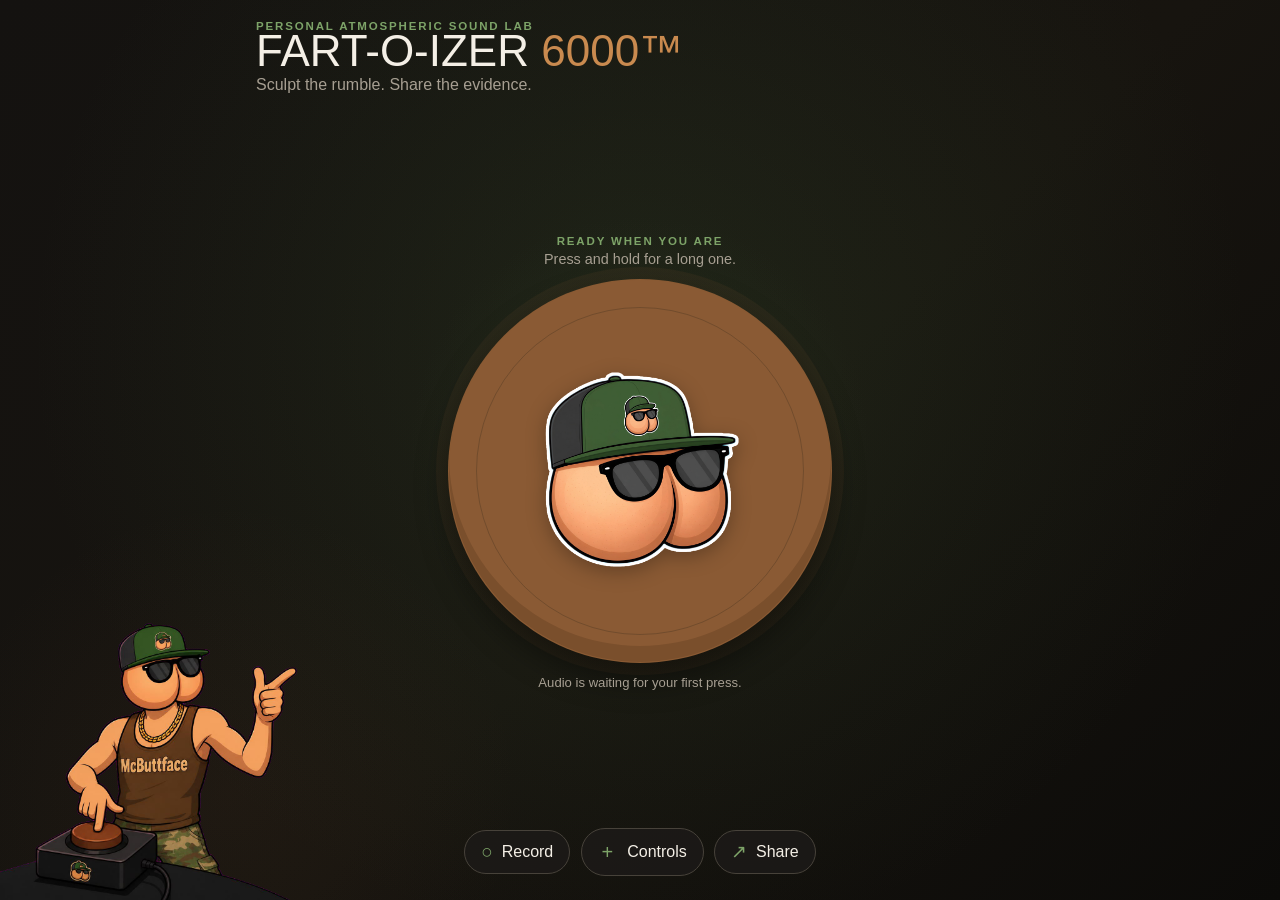
==== index.html @ 665e7f4c "Update control subtitles with synth parameter names. Replace playful descriptions with technical Web" ====
<!doctype html>
<html lang="en">
<head>
  <meta charset="utf-8">
  <meta name="viewport" content="width=device-width, initial-scale=1">
  <meta name="theme-color" content="#141210">
  <meta name="description" content="Personal Atmospheric Sound Lab">
  <title>FART-O-IZER 6000™</title>
  <link rel="stylesheet" href="style.css">
  <link rel="stylesheet" href="instruments/fart/fart.css">
  <!-- Lab shell loads shared styles first, then the active instrument skin. -->
  <!-- Script order: audio factory → instrument → lab controller. All dependency-free. -->
  <script src="instruments/fart/flatulence_factory.js" defer></script>
  <script src="instruments/fart/fart.js" defer></script>
  <script src="app.js" defer></script>
  <!-- Favicon stuff -->
  <link rel="apple-touch-icon" sizes="180x180" href="/apple-touch-icon.png">
  <link rel="icon" type="image/png" sizes="32x32" href="/favicon-32x32.png">
  <link rel="icon" type="image/png" sizes="16x16" href="/favicon-16x16.png">
  <link rel="manifest" href="/site.webmanifest">   
</head>
<body>
  <main class="app-shell">
    <div class="primary-column">
    <!-- Branding for the whole lab — instruments plug in below the masthead. -->
    <header class="masthead">
      <p class="eyebrow">Personal atmospheric sound lab</p>
      <h1>FART-O-IZER <span>6000™</span></h1>
      <p class="tagline">Sculpt the rumble. Share the evidence.</p>
    </header>

    <!-- Console: shared frame; each instrument mounts its play surface in #instrument-stage. -->
    <section class="console" aria-labelledby="action-title">
      <div id="instrument-stage" data-instrument="fart">
        <div class="console-copy">
          <p class="section-label" id="action-title">Ready when you are</p>
          <p class="hint">Press and hold for a long one.</p>
        </div>
        <button class="fart-button" id="fart-button" type="button" aria-label="Press and hold to play fart sound">
          <span class="button-ring" aria-hidden="true"></span>
          <span class="button-ripple" id="fart-ripple" aria-hidden="true"></span>
          <img class="fart-mascot" id="fart-mascot" src="img/McButtface.png" alt="" aria-hidden="true">
        </button>
      </div>
      <p class="status" id="status" role="status" aria-live="polite">Audio is waiting for your first press.</p>
    </section>

    <!-- Shared lab actions — record, controls, and share work across instruments. -->
    <div class="main-actions" aria-label="Sound actions">
      <button class="record-button" id="record-button" type="button" aria-pressed="false">
        <span class="record-icon" aria-hidden="true">○</span>
        <span class="record-label">Record</span>
      </button>
      <button class="advanced-toggle" id="advanced-toggle" type="button" aria-expanded="false" aria-controls="advanced-panel">
        <span class="toggle-icon" aria-hidden="true">+</span>
        <span>Controls</span>
      </button>
      <button class="share-button" id="share-button" type="button" title="Copy shareable FartID URL">
        <span class="action-icon" aria-hidden="true">↗</span>
        <span>Share</span>
      </button>
    </div>

    <aside class="advanced-panel" id="advanced-panel" aria-label="Advanced sound controls" hidden>
      <!-- Panel chrome is lab-owned; instrument-specific knobs live in #instrument-controls. -->
      <div class="panel-heading">
        <div>
          <p class="section-label">Sound architecture</p>
          <h2>Make it yours</h2>
        </div>
        <div class="panel-actions">
          <button class="icon-button" id="reset-settings" type="button" aria-label="Reset settings" title="Reset settings">↶</button>
          <button class="icon-button close-panel" id="close-panel" type="button" aria-label="Close advanced controls" title="Close advanced controls"><span class="icon-cross" aria-hidden="true">+</span></button>
        </div>
      </div>
      <div id="instrument-controls" class="control-grid">
        <label class="control" for="frequency">
          <span class="control-heading"><span>Bassiness</span><output id="frequency-value" for="frequency"></output></span>
          <span class="control-description">Oscillator frequency</span>
          <input id="frequency" type="range" min="35" max="110" step="1" value="58">
        </label>
        <label class="control" for="noise">
          <span class="control-heading"><span>Splatter</span><output id="noise-value" for="noise"></output></span>
          <span class="control-description">Noise amount</span>
          <input id="noise" type="range" min="0" max="1" step="0.01" value="0.42">
        </label>
        <label class="control" for="cutoff">
          <span class="control-heading"><span>Filter cutoff</span><output id="cutoff-value" for="cutoff"></output></span>
          <span class="control-description">Lowpass filter cutoff frequency</span>
          <input id="cutoff" type="range" min="180" max="1800" step="10" value="720">
        </label>
        <label class="control" for="decay">
          <span class="control-heading"><span>Release</span><output id="decay-value" for="decay"></output></span>
          <span class="control-description">Envelope release time</span>
          <input id="decay" type="range" min="0.18" max="1.4" step="0.01" value="0.62">
        </label>
        <label class="control" for="rate">
          <span class="control-heading"><span>Rumble rate</span><output id="rate-value" for="rate"></output></span>
          <span class="control-description">LFO rate</span>
          <input id="rate" type="range" min="1" max="12" step="0.1" value="4.2">
        </label>
        <label class="control" for="depth">
          <span class="control-heading"><span>Rumble depth</span><output id="depth-value" for="depth"></output></span>
          <span class="control-description">LFO depth (pitch detune)</span>
          <input id="depth" type="range" min="0" max="1" step="0.01" value="0.32">
        </label>
        <label class="control" for="gain">
          <span class="control-heading"><span>Master gain</span><output id="gain-value" for="gain"></output></span>
          <span class="control-description">Master output gain</span>
          <input id="gain" type="range" min="0.15" max="0.8" step="0.01" value="0.48">
        </label>
        <div class="control control-effect">
          <span class="control-heading">
            <label class="control-toggle" for="cheekClapz">
              <input id="cheekClapz" type="checkbox">
              <span>Cheek Clapz</span>
            </label>
            <output id="cheekClapzSpeed-value" for="cheekClapzSpeed"></output>
          </span>
          <span class="control-description">Output gate stutter · gate rate</span>
          <input id="cheekClapzSpeed" type="range" min="2" max="24" step="0.5" value="8" aria-label="Gate rate">
        </div>
        <label class="control control-effect" for="sphincterShift">
          <span class="control-heading"><span>Sphincter Shift</span><output id="sphincterShift-value" for="sphincterShift"></output></span>
          <span class="control-description">Pitch sweep (frequency glide)</span>
          <input id="sphincterShift" class="bipolar" type="range" min="-1" max="1" step="0.01" value="0">
        </label>
      </div>
      <p class="share-note">Your controls are encoded into the page URL as <strong>FartID</strong>.</p>
    </aside>

    <section class="recording-section" id="recording-section" aria-label="Fart recording" hidden>
      <div class="recording-heading">
        <button class="recording-collapse" id="recording-collapse" type="button" aria-expanded="true" aria-controls="recording-details">
          <span class="section-label">Fart Recording</span>
          <span class="recording-chevron" aria-hidden="true">⌄</span>
        </button>
        <button class="icon-button" id="close-recording" type="button" aria-label="Close fart recording" title="Close fart recording"><span class="icon-cross" aria-hidden="true">+</span></button>
      </div>
      <div class="recording-details" id="recording-details">
        <div class="recording-line recording-line-countdown" id="recording-line">
          <a id="recording-download">no data</a>
          <span class="recording-duration">Duration: <strong id="recording-duration"></strong></span>
        </div>
        <p class="recording-explainer">Recording stops after 1 second of silence once a fart signal is detected, or automatically at the 60 second hard limit.</p>
      </div>
    </section>
    </div>

    <div class="panel-backdrop" id="panel-backdrop" hidden aria-hidden="true"></div>
  </main>
</body>
</html>
---- style.css ----
/*
 * Lab shell styles for the FART-O-IZER 6000.
 * The shared atmospheric sound lab — instruments bring their own skins.
 *
 * Visual system: dark workshop atmosphere, olive-green accents for labels and
 * interactive highlights. Each instrument ships its own play-surface CSS
 * (see instruments/fart/fart.css for the brown launch control and McButtface).
 *
 * Layout model:
 *   .app-shell (full viewport column, max-width centered)
 *     └── .primary-column (masthead + console + action bar + recording panel)
 *         └── #instrument-stage (active instrument play surface)
 *         └── #instrument-controls (active instrument knobs, inside panel)
 *     └── .advanced-panel (settings sheet — position varies by breakpoint)
 *     └── .panel-backdrop (mobile dim overlay)
 *
 * Responsive strategy:
 *   Desktop (≥760px): advanced panel slides in from the right as a fixed side sheet;
 *     primary column shrinks via margin-right when panel-open.
 *   Mobile (<760px): panel is a bottom sheet; when open it becomes in-flow below
 *     a compressed console so controls stay reachable without covering the button.
 */
@import url('https://fonts.cdnfonts.com/css/londrina-solid');
@import url('https://fonts.cdnfonts.com/css/flapdoodle');

/* --- Design tokens (the color palette of questionable choices) --- */
:root {
  color-scheme: dark;
  --ink: #f4efe6;
  --muted: #a79f92;
  --panel: #1c1a17;
  --panel-light: #272420;
  --line: #47423a;
  --green: #3f5e35;
  --green-deep: #2b4224;
  --green-light: #7da368;
  --brown: #8a5a34;
  --brown-deep: #5c3a1f;
  --brown-light: #c98a4f;
  --shadow: rgba(0, 0, 0, 0.45);
  --hero-bg-size: 50% auto;
}

* { box-sizing: border-box; }

/* --- Base page & typography (set the mood before the mood hits) --- */
html { min-width: 320px; background: #141210; }

body {
  min-width: 320px;
  min-height: 100vh;
  margin: 0;
  color: var(--ink);
  background:
    url("img/herobg.png") left bottom / var(--hero-bg-size) no-repeat,
    radial-gradient(circle at 50% 38%, rgba(63, 94, 53, 0.22), transparent 38rem),
    radial-gradient(circle at 18% 88%, rgba(138, 90, 52, 0.08), transparent 18rem),
    linear-gradient(135deg, #141210 0%, #17140f 55%, #0c0b09 100%);
  font-family: 'Londrina Solid', sans-serif;
  font-weight: 400;
}

button, input { font: inherit; }
button { color: inherit; }

/* --- App shell & masthead (the signage above the stall) --- */
.app-shell {
  position: relative;
  display: flex;
  flex-direction: column;
  min-height: 100dvh;
  max-width: 1100px;
  margin: 0 auto;
  padding: 1rem 1.25rem 1.25rem;
  overflow: hidden;
}

.primary-column { display: flex; flex-direction: column; flex: 1; min-width: 0; }

.masthead { position: relative; z-index: 1; width: min(100%, 48rem); margin: 0 auto 0.5rem; }
.eyebrow, .section-label {
  margin: 0;
  color: var(--green-light);
  font-size: 0.72rem;
  font-weight: 700;
  letter-spacing: 0.16em;
  text-transform: uppercase;
}

h1, h2, p { margin-top: 0; }
h1 {
  max-width: none;
  margin-bottom: 0.35rem;
  font-family: 'Flapdoodle', sans-serif;
  font-size: clamp(1.5rem, 4.5vw, 2.75rem);
  font-weight: 400;
  line-height: 0.88;
  letter-spacing: 0;
  white-space: nowrap;
  text-transform: uppercase;
}
h1 span { color: var(--brown-light); }
.tagline { margin-bottom: 0; color: var(--muted); font-size: 1rem; }

/* --- Console (center stage — where dignity goes to die) --- */
.console {
  position: relative;
  display: flex;
  flex: 1;
  flex-direction: column;
  align-items: center;
  justify-content: center;
  gap: 0.75rem;
  min-height: 0;
  text-align: center;
}
/* Soft glow behind the launch button — McButtface's halo, if you will. */
.console::before {
  content: '';
  position: absolute;
  top: 50%;
  left: 50%;
  z-index: 0;
  width: min(90vw, 30rem);
  aspect-ratio: 1;
  border-radius: 50%;
  background: radial-gradient(circle, rgba(63, 94, 53, 0.18) 0%, transparent 68%);
  transform: translate(-50%, -54%);
  pointer-events: none;
}
.console-copy { position: relative; z-index: 1; order: 0; }
.hint { margin: 0.25rem 0 0; color: var(--muted); font-size: 0.9rem; }
.status { position: relative; z-index: 1; min-height: 1.25rem; margin: 0; color: var(--muted); font-size: 0.82rem; }

/* Shared focus ring for lab chrome — instruments may override their own controls. */
.advanced-toggle:focus-visible, .share-button:focus-visible, .record-button:focus-visible, .icon-button:focus-visible, input:focus-visible { outline: 3px solid var(--brown-light); outline-offset: 4px; }

/* --- Action bar (record, controls, share — the accessory tray) --- */
.main-actions { position: relative; z-index: 1; display: flex; justify-content: center; align-items: center; gap: 0.65rem; min-height: 2.75rem; }
.record-button, .share-button, .advanced-toggle { display: inline-flex; align-items: center; justify-content: center; gap: 0.55rem; }
.record-button, .share-button, .advanced-toggle {
  min-height: 2.75rem;
  padding: 0.55rem 1rem;
  border: 1px solid var(--line);
  border-radius: 999px;
  color: var(--ink);
  background: color-mix(in srgb, var(--panel) 88%, transparent);
  cursor: pointer;
  transition: border-color 120ms ease, background 120ms ease, color 120ms ease;
}
.advanced-toggle { min-height: 3rem; padding: 0.65rem 1rem; gap: 0.65rem; }
.record-button:hover { border-color: var(--brown-light); background: var(--panel-light); }
.record-button.is-recording { border-color: var(--brown-light); color: var(--brown-light); background: color-mix(in srgb, var(--brown-deep) 35%, var(--panel)); }
.record-button.is-counting-down { animation: record-countdown 620ms ease-in-out infinite alternate; }
.record-icon { color: var(--green-light); font-size: 1.2rem; line-height: 1; }
.record-button.is-recording .record-icon { color: var(--brown-light); }
.share-button:hover, .advanced-toggle:hover { border-color: var(--green-deep); background: var(--panel-light); }
.action-icon { color: var(--green-light); font-size: 1.2rem; line-height: 1; }
.toggle-icon { display: inline-grid; place-items: center; width: 1.2rem; height: 1.2rem; color: var(--green-light); font-size: 1.25rem; line-height: 1; transition: transform 180ms ease; }
.advanced-toggle[aria-expanded="true"] .toggle-icon { transform: rotate(45deg); }

/* --- Recording result panel (exhibit A for the prosecution) --- */
.recording-section {
  width: min(100%, 30rem);
  margin: 0.85rem auto 0;
  border: 1px solid var(--line);
  border-radius: 1rem;
  background: color-mix(in srgb, var(--panel) 92%, transparent);
  overflow: hidden;
}
.recording-heading { display: flex; align-items: center; justify-content: space-between; gap: 1rem; padding: 0.7rem 0.75rem 0.7rem 1rem; }
.recording-collapse { display: inline-flex; align-items: center; gap: 0.65rem; border: 0; color: inherit; background: transparent; cursor: pointer; }
.recording-collapse:focus-visible { outline: 3px solid var(--brown-light); outline-offset: 4px; }
.recording-chevron { color: var(--green-light); font-size: 1.2rem; transition: transform 180ms ease; }
.recording-section.is-collapsed .recording-chevron { transform: rotate(-90deg); }
.recording-details { display: grid; gap: 0.55rem; padding: 0 1rem 0.8rem; color: var(--muted); font-size: 0.8rem; }
.recording-line { display: flex; align-items: baseline; justify-content: space-between; gap: 1rem; min-height: 1.2rem; }
.recording-details strong { color: var(--ink); }
.recording-details a { color: var(--green-light); }
/* Line states (countdown / active / complete) — set by app.js showRecordingSection */
.recording-line-countdown a, .recording-line-active a { color: var(--muted); font-style: italic; }
.recording-line-active a { animation: recording-blink 900ms ease-in-out infinite alternate; }
.recording-duration { flex-shrink: 0; }
.recording-explainer { margin: 0; color: var(--muted); font-size: 0.72rem; line-height: 1.3; }
.recording-section.is-collapsed .recording-details { display: none; }

@keyframes record-countdown { from { opacity: 0.42; } to { opacity: 1; } }
@keyframes recording-blink { from { opacity: 0.45; } to { opacity: 1; } }

/* --- Advanced controls panel (fine-tune your flatulence in private) --- */
/* Dim the page behind the mobile bottom sheet — privacy curtain, of sorts. */
.panel-backdrop {
  position: fixed;
  inset: 0;
  z-index: 4;
  border: 0;
  background: rgba(8, 7, 6, 0.62);
  backdrop-filter: blur(2px);
  animation: backdrop-in 180ms ease both;
}

/* The panel: bottom sheet on phones, side stall on desktop. */
.advanced-panel {
  position: fixed;
  z-index: 5;
  right: 0;
  bottom: 0;
  left: 0;
  max-height: 86vh;
  overflow-y: auto;
  padding: 1.4rem 1.25rem 2rem;
  border-top: 1px solid var(--line);
  background: color-mix(in srgb, var(--panel) 96%, transparent);
  box-shadow: 0 -1rem 3rem rgba(0, 0, 0, 0.3);
  animation: panel-in 180ms ease both;
}
.panel-heading { display: flex; align-items: flex-start; justify-content: space-between; gap: 1rem; max-width: 42rem; margin: 0 auto 1.5rem; }
h2 {
  margin: 0.25rem 0 0;
  font-family: 'Flapdoodle', sans-serif;
  font-size: 1.55rem;
  font-weight: 400;
  line-height: 1;
  text-transform: uppercase;
}
.panel-actions { display: flex; flex-shrink: 0; gap: 0.45rem; }
.icon-button {
  display: inline-grid;
  place-items: center;
  width: 2.5rem;
  height: 2.5rem;
  border: 1px solid var(--line);
  border-radius: 50%;
  color: var(--ink);
  background: transparent;
  font-size: 1.35rem;
  line-height: 1;
  cursor: pointer;
  transition: border-color 120ms ease, color 120ms ease, background 120ms ease;
}
.icon-button:hover { border-color: var(--green-deep); color: var(--green-light); background: var(--panel-light); }
.icon-cross { display: inline-block; transform: rotate(45deg); font-size: 1.35rem; line-height: 1; }

/* Slider cards — one knob per setting, all equally incriminating */
.control-grid { display: grid; gap: 0.85rem; max-width: 42rem; margin: 0 auto; }
.control {
  display: grid;
  gap: 0.45rem;
  padding: 0.85rem 0.95rem;
  border: 1px solid var(--line);
  border-radius: 0.85rem;
  background: var(--panel-light);
}
.control-heading { display: flex; align-items: baseline; justify-content: space-between; gap: 1rem; font-weight: 700; }
.control-heading output { color: var(--green-light); font-variant-numeric: tabular-nums; }
.control-description { color: var(--muted); font-size: 0.75rem; }
.control-toggle {
  display: inline-flex;
  align-items: center;
  gap: 0.55rem;
  cursor: pointer;
}
.control-toggle input[type="checkbox"] {
  -webkit-appearance: none;
  appearance: none;
  width: 1.1rem;
  height: 1.1rem;
  margin: 0;
  border: 2px solid var(--brown-light);
  border-radius: 0.28rem;
  background: color-mix(in srgb, var(--brown-deep) 55%, var(--panel));
  cursor: pointer;
  transition: background 120ms ease, border-color 120ms ease;
}
.control-toggle input[type="checkbox"]:checked {
  border-color: var(--green-light);
  background:
    linear-gradient(135deg, transparent 55%, var(--green-light) 55%, var(--green-light) 70%, transparent 70%),
    linear-gradient(45deg, transparent 40%, var(--green-light) 40%, var(--green-light) 58%, transparent 58%),
    color-mix(in srgb, var(--green-deep) 45%, var(--panel));
  background-size: 100% 100%;
}

/* Custom range sliders — brown track, green thumb. Toilet chic. */
input[type="range"] {
  -webkit-appearance: none;
  appearance: none;
  width: 100%;
  height: 0.45rem;
  margin: 0.15rem 0 0;
  border-radius: 999px;
  background: linear-gradient(to right, var(--green-deep), var(--green));
  cursor: pointer;
}
input[type="range"]::-webkit-slider-runnable-track {
  height: 0.45rem;
  border-radius: 999px;
  background: color-mix(in srgb, var(--brown-deep) 55%, var(--panel));
}
input[type="range"]::-webkit-slider-thumb {
  -webkit-appearance: none;
  width: 1.15rem;
  height: 1.15rem;
  margin-top: -0.35rem;
  border: 2px solid var(--brown-light);
  border-radius: 50%;
  background: var(--green-light);
  box-shadow: 0 0.1rem 0.35rem rgba(0, 0, 0, 0.35);
  transition: transform 120ms ease, background 120ms ease;
}
input[type="range"]:hover::-webkit-slider-thumb { transform: scale(1.08); background: #8fbd78; }
input[type="range"]::-moz-range-track {
  height: 0.45rem;
  border: 0;
  border-radius: 999px;
  background: color-mix(in srgb, var(--brown-deep) 55%, var(--panel));
}
input[type="range"]::-moz-range-thumb {
  width: 1.15rem;
  height: 1.15rem;
  border: 2px solid var(--brown-light);
  border-radius: 50%;
  background: var(--green-light);
  box-shadow: 0 0.1rem 0.35rem rgba(0, 0, 0, 0.35);
}

@keyframes backdrop-in { from { opacity: 0; } to { opacity: 1; } }
@keyframes panel-in { from { transform: translateY(1rem); opacity: 0; } to { transform: translateY(0); opacity: 1; } }

/* --- Responsive: desktop side sheet (slide open the privy door) --- */
@media (min-width: 760px) {
  body { --hero-bg-size: 25% auto; }
  .app-shell { padding: 1.25rem 2rem 1.5rem; }
  .primary-column { transition: margin-right 220ms ease; }
  body.panel-open .primary-column { margin-right: min(28rem, 46vw); }
  body.panel-open h1 { font-size: clamp(1.35rem, 3.5vw, 2.25rem); }
  .panel-backdrop { display: none !important; }
  .advanced-panel {
    top: 0;
    bottom: 0;
    left: auto;
    width: min(28rem, 46vw);
    max-height: none;
    padding: 3rem 2rem;
    border-top: 0;
    border-left: 1px solid var(--line);
    background: var(--panel);
    animation-name: panel-in-desktop;
  }
  .control-grid, .panel-heading { max-width: none; }
  @keyframes panel-in-desktop { from { transform: translateX(1rem); opacity: 0; } to { transform: translateX(0); opacity: 1; } }
}

/* --- Responsive: mobile panel-open (squish the console, keep the throne visible) --- */
@media (max-width: 759.98px) {
  .console {
    flex: 0 1 auto;
    min-height: 0;
    justify-content: flex-start;
    padding-top: 0.75rem;
  }

  body.panel-open .app-shell {
    height: 100dvh;
    max-height: 100dvh;
    padding-bottom: 0;
    overflow: hidden;
  }
  body.panel-open .primary-column {
    flex: 1 1 auto;
    min-height: 0;
    overflow: hidden;
  }
  body.panel-open .panel-backdrop { display: none !important; }
  body.panel-open .console { min-height: 0; flex: 0 0 auto; justify-content: flex-start; gap: 0.25rem; padding-top: 0; }
  body.panel-open .console-copy, body.panel-open .status { display: none; }
  body.panel-open .console::before { display: none; }
  body.panel-open .main-actions { flex: 0 0 auto; margin-bottom: 0; }
  body.panel-open .advanced-panel {
    position: relative;
    inset: auto;
    flex: 1 1 auto;
    min-height: 0;
    max-height: none;
    margin: 0;
    padding: 0.85rem 0 1.25rem;
    border-top: 1px solid var(--line);
    border-radius: 0;
    box-shadow: none;
    animation: none;
    overflow-y: auto;
  }
}

/* --- Short viewport tweaks (for cramped stalls and small screens) --- */
@media (max-height: 800px) {
  .app-shell { padding: 0.65rem 1rem 0.85rem; }
  .console { gap: 0.5rem; }
  body { --hero-bg-size: 22% auto; }
}

/* --- Accessibility (reduced motion — some prefer a dignified, silent toot) --- */
@media (prefers-reduced-motion: reduce) { *, *::before, *::after { scroll-behavior: auto !important; transition-duration: 0.01ms !important; animation-duration: 0.01ms !important; } }
---- instruments/fart/fart.css ----
/*
 * Visual skin for the Fart instrument.
 * Brown launch control, McButtface theatrics, and the knobs of shame.
 *
 * Scoped to the Fart play surface (#instrument-stage) and its control grid
 * (#instrument-controls). The lab shell in style.css owns layout, tokens,
 * masthead, action bar, panel chrome, and recording UI.
 *
 * Animation classes (.lunge-out-*, .jiggle-*, .is-active on ripple) are toggled
 * by fart.js to match press-and-hold audio playback. McButtface earns his overtime.
 */
#instrument-stage[data-instrument="fart"] {
  display: contents;
}

/* --- FART button (the big brown commit button — handle with care) --- */
/* The round button is the visual and interaction center of this instrument. */
.fart-button {
  position: relative;
  z-index: 1;
  display: grid;
  place-content: center;
  width: min(87vw, 24rem);
  aspect-ratio: 1;
  border: 1px solid rgba(138, 90, 52, 0.8);
  border-radius: 50%;
  color: #121610;
  background: var(--brown);
  box-shadow: 0 1rem 2rem var(--shadow), 0 0 0 0.75rem rgba(138, 90, 52, 0.1), inset 0 -1rem 0 rgba(92, 58, 31, 0.35);
  cursor: pointer;
  isolation: isolate;
  user-select: none;
  -webkit-touch-callout: none;
  transition: transform 120ms ease, box-shadow 120ms ease, background 120ms ease, width 200ms ease;
}
.fart-button:hover {
  background: #9a653c;
  box-shadow: 0 1.15rem 2.5rem var(--shadow), 0 0 0 0.9rem rgba(138, 90, 52, 0.16), inset 0 -1rem 0 rgba(92, 58, 31, 0.35);
}
.fart-button:active, .fart-button.is-held { transform: scale(0.96); background: var(--brown-deep); box-shadow: 0 0.5rem 1rem var(--shadow), 0 0 0 0.6rem rgba(138, 90, 52, 0.1), inset 0 -0.5rem 0 rgba(92, 58, 31, 0.4); }
.fart-button:focus-visible { outline: 3px solid var(--brown-light); outline-offset: 4px; }
.button-ring { position: absolute; inset: 7%; border: 1px solid rgba(18, 22, 16, 0.2); border-radius: 50%; }
.fart-mascot { position: relative; display: block; width: 73%; height: auto; margin: 0 auto; object-fit: contain; pointer-events: none; transform: translate(0, 0); filter: drop-shadow(0 0.35rem 0.6rem rgba(0, 0, 0, 0.28)); }

/* Ripple ring — shockwave for everyone downwind. */
.button-ripple { position: absolute; inset: 0; border: 3px solid var(--brown-light); border-radius: 50%; opacity: 0; pointer-events: none; }
.button-ripple.is-active { animation: fart-ripple 650ms ease-out; }
@keyframes fart-ripple {
  0% { transform: scale(1); opacity: 0.65; filter: blur(0px); }
  100% { transform: scale(1.6); opacity: 0; filter: blur(7px); }
}

/* --- Mascot hold animations (McButtface lunges; fart.js pulls the strings) --- */
/* Lunges out to the rim, then jiggles in place while the note is held. */
@keyframes fart-lunge-out-right {
  0% { transform: translate(0, 0); }
  40% { transform: translate(31%, 2%); }
  100% { transform: translate(29%, 17%); }
}
@keyframes fart-lunge-out-left {
  0% { transform: translate(0, 0); }
  40% { transform: translate(-31%, 2%); }
  100% { transform: translate(-29%, 17%); }
}
@keyframes fart-jiggle-right {
  0% { transform: translate(29%, 17%) rotate(0deg) scale(1); }
  20% { transform: translate(32%, 14%) rotate(4deg) scale(1.03); }
  40% { transform: translate(25%, 19%) rotate(-3deg) scale(0.97); }
  60% { transform: translate(31%, 15%) rotate(3deg) scale(1.02); }
  80% { transform: translate(27%, 18%) rotate(-4deg) scale(0.98); }
  100% { transform: translate(29%, 17%) rotate(0deg) scale(1); }
}
@keyframes fart-jiggle-left {
  0% { transform: translate(-29%, 17%) rotate(0deg) scale(1); }
  20% { transform: translate(-32%, 14%) rotate(-4deg) scale(1.03); }
  40% { transform: translate(-25%, 19%) rotate(3deg) scale(0.97); }
  60% { transform: translate(-31%, 15%) rotate(-3deg) scale(1.02); }
  80% { transform: translate(-27%, 18%) rotate(4deg) scale(0.98); }
  100% { transform: translate(-29%, 17%) rotate(0deg) scale(1); }
}
.fart-mascot.lunge-out-right { animation: fart-lunge-out-right 240ms ease-out forwards; }
.fart-mascot.lunge-out-left { animation: fart-lunge-out-left 240ms ease-out forwards; }
.fart-mascot.jiggle-right { animation: fart-jiggle-right 110ms linear infinite; }
.fart-mascot.jiggle-left { animation: fart-jiggle-left 110ms linear infinite; }

/* --- Fart-specific control tweaks --- */
/* Cheek Clapz speed slider: no clap toggle, no clap for you */
#instrument-controls .control-effect:has(#cheekClapz:not(:checked)) #cheekClapzSpeed {
  opacity: 0.45;
  pointer-events: none;
}

/* Sphincter Shift bipolar slider — brown = dive, green = whistle. You know the drill. */
#instrument-controls input[type="range"].bipolar {
  background: linear-gradient(
    to right,
    var(--brown) 0%,
    var(--brown-deep) 48%,
    var(--line) 48%,
    var(--line) 52%,
    var(--brown-deep) 52%,
    var(--green) 100%
  );
}
#instrument-controls input[type="range"].bipolar::-webkit-slider-runnable-track {
  background: linear-gradient(
    to right,
    color-mix(in srgb, var(--brown) 70%, var(--panel)) 0%,
    color-mix(in srgb, var(--brown-deep) 55%, var(--panel)) 47%,
    var(--green-light) 47%,
    var(--green-light) 53%,
    color-mix(in srgb, var(--brown-deep) 55%, var(--panel)) 53%,
    color-mix(in srgb, var(--green) 55%, var(--panel)) 100%
  );
}
#instrument-controls input[type="range"].bipolar::-moz-range-track {
  background: linear-gradient(
    to right,
    color-mix(in srgb, var(--brown) 70%, var(--panel)) 0%,
    color-mix(in srgb, var(--brown-deep) 55%, var(--panel)) 47%,
    var(--green-light) 47%,
    var(--green-light) 53%,
    color-mix(in srgb, var(--brown-deep) 55%, var(--panel)) 53%,
    color-mix(in srgb, var(--green) 55%, var(--panel)) 100%
  );
}

.share-note { max-width: 42rem; margin: 1.5rem auto 0; color: var(--muted); font-size: 0.78rem; }
.share-note strong { color: var(--ink); }

/* --- Responsive: mobile panel-open (squish the throne, keep it visible) --- */
@media (max-width: 759.98px) {
  body.panel-open .fart-button { width: min(57vw, 16.5rem); }
}

/* --- Short viewport tweaks (for cramped stalls and small screens) --- */
@media (max-height: 800px) {
  .fart-button { width: min(75vw, 21rem); }
}
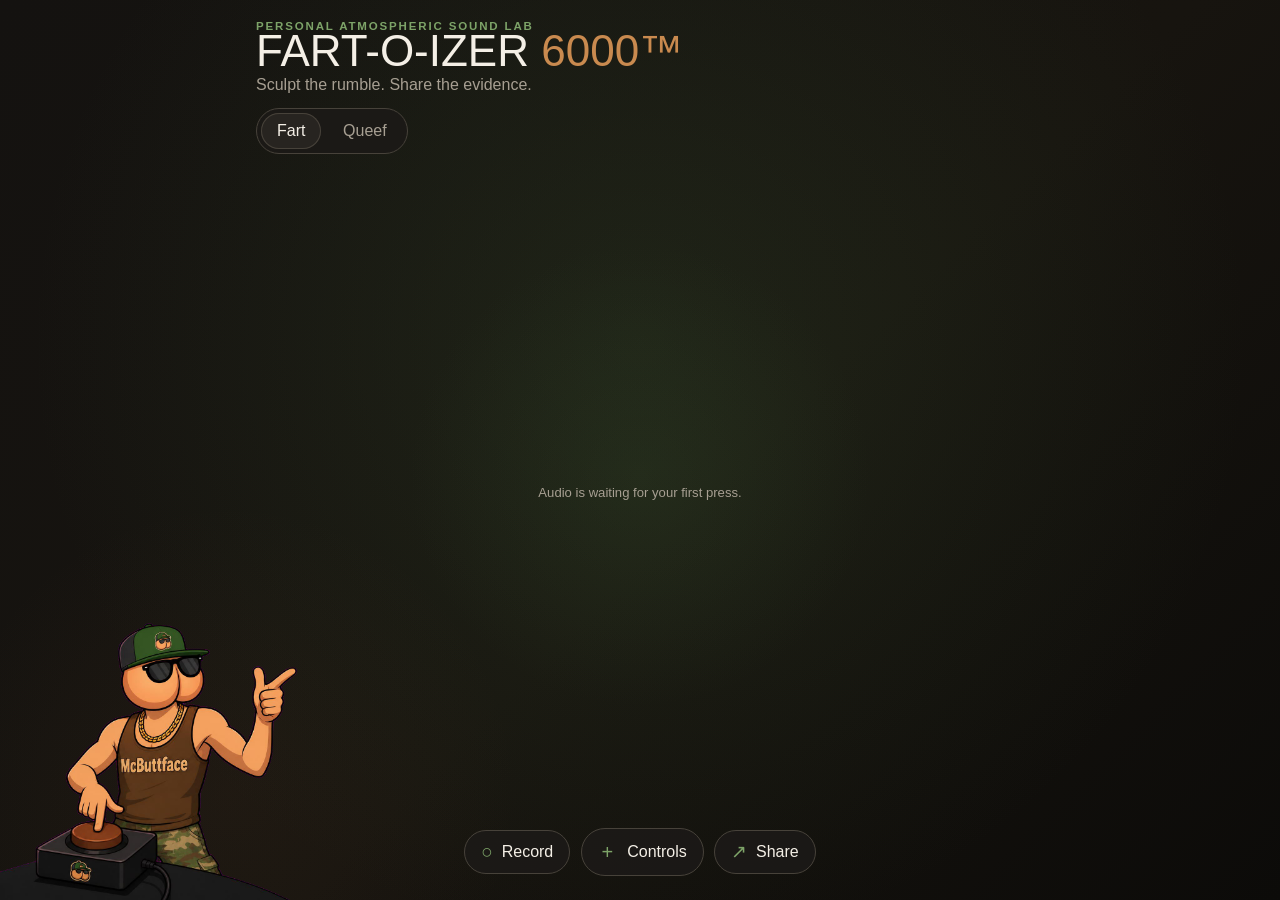
==== commit 2c31ca60: "Add Queef instrument with lab switcher and updated docs. Introduce the melodic Queef synthesizer alo" ====
--- a/index.html
+++ b/index.html
@@ -8,10 +8,13 @@
   <title>FART-O-IZER 6000™</title>
   <link rel="stylesheet" href="style.css">
   <link rel="stylesheet" href="instruments/fart/fart.css">
-  <!-- Lab shell loads shared styles first, then the active instrument skin. -->
-  <!-- Script order: audio factory → instrument → lab controller. All dependency-free. -->
+  <link rel="stylesheet" href="instruments/queef/queef.css">
+  <!-- Lab shell loads shared styles first, then instrument skins. -->
+  <!-- Script order: audio factories → instruments → lab controller. All dependency-free. -->
   <script src="instruments/fart/flatulence_factory.js" defer></script>
   <script src="instruments/fart/fart.js" defer></script>
+  <script src="instruments/queef/queef_factory.js" defer></script>
+  <script src="instruments/queef/queef.js" defer></script>
   <script src="app.js" defer></script>
   <!-- Favicon stuff -->
   <link rel="apple-touch-icon" sizes="180x180" href="/apple-touch-icon.png">
@@ -22,30 +25,21 @@
 <body>
   <main class="app-shell">
     <div class="primary-column">
-    <!-- Branding for the whole lab — instruments plug in below the masthead. -->
     <header class="masthead">
       <p class="eyebrow">Personal atmospheric sound lab</p>
       <h1>FART-O-IZER <span>6000™</span></h1>
       <p class="tagline">Sculpt the rumble. Share the evidence.</p>
+      <div class="instrument-picker" role="tablist" aria-label="Choose instrument">
+        <button class="instrument-picker-button is-selected" type="button" role="tab" data-instrument-id="fart" aria-selected="true">Fart</button>
+        <button class="instrument-picker-button" type="button" role="tab" data-instrument-id="queef" aria-selected="false">Queef</button>
+      </div>
     </header>
 
-    <!-- Console: shared frame; each instrument mounts its play surface in #instrument-stage. -->
-    <section class="console" aria-labelledby="action-title">
-      <div id="instrument-stage" data-instrument="fart">
-        <div class="console-copy">
-          <p class="section-label" id="action-title">Ready when you are</p>
-          <p class="hint">Press and hold for a long one.</p>
-        </div>
-        <button class="fart-button" id="fart-button" type="button" aria-label="Press and hold to play fart sound">
-          <span class="button-ring" aria-hidden="true"></span>
-          <span class="button-ripple" id="fart-ripple" aria-hidden="true"></span>
-          <img class="fart-mascot" id="fart-mascot" src="img/McButtface.png" alt="" aria-hidden="true">
-        </button>
-      </div>
+    <section class="console" data-instrument="fart" aria-labelledby="action-title">
+      <div id="instrument-stage" data-instrument="fart"></div>
       <p class="status" id="status" role="status" aria-live="polite">Audio is waiting for your first press.</p>
     </section>
 
-    <!-- Shared lab actions — record, controls, and share work across instruments. -->
     <div class="main-actions" aria-label="Sound actions">
       <button class="record-button" id="record-button" type="button" aria-pressed="false">
         <span class="record-icon" aria-hidden="true">○</span>
@@ -55,14 +49,13 @@
         <span class="toggle-icon" aria-hidden="true">+</span>
         <span>Controls</span>
       </button>
-      <button class="share-button" id="share-button" type="button" title="Copy shareable FartID URL">
+      <button class="share-button" id="share-button" type="button" title="Copy shareable settings URL">
         <span class="action-icon" aria-hidden="true">↗</span>
         <span>Share</span>
       </button>
     </div>
 
     <aside class="advanced-panel" id="advanced-panel" aria-label="Advanced sound controls" hidden>
-      <!-- Panel chrome is lab-owned; instrument-specific knobs live in #instrument-controls. -->
       <div class="panel-heading">
         <div>
           <p class="section-label">Sound architecture</p>
@@ -73,76 +66,24 @@
           <button class="icon-button close-panel" id="close-panel" type="button" aria-label="Close advanced controls" title="Close advanced controls"><span class="icon-cross" aria-hidden="true">+</span></button>
         </div>
       </div>
-      <div id="instrument-controls" class="control-grid">
-        <label class="control" for="frequency">
-          <span class="control-heading"><span>Bassiness</span><output id="frequency-value" for="frequency"></output></span>
-          <span class="control-description">Oscillator frequency</span>
-          <input id="frequency" type="range" min="35" max="110" step="1" value="58">
-        </label>
-        <label class="control" for="noise">
-          <span class="control-heading"><span>Splatter</span><output id="noise-value" for="noise"></output></span>
-          <span class="control-description">Noise amount</span>
-          <input id="noise" type="range" min="0" max="1" step="0.01" value="0.42">
-        </label>
-        <label class="control" for="cutoff">
-          <span class="control-heading"><span>Filter cutoff</span><output id="cutoff-value" for="cutoff"></output></span>
-          <span class="control-description">Lowpass filter cutoff frequency</span>
-          <input id="cutoff" type="range" min="180" max="1800" step="10" value="720">
-        </label>
-        <label class="control" for="decay">
-          <span class="control-heading"><span>Release</span><output id="decay-value" for="decay"></output></span>
-          <span class="control-description">Envelope release time</span>
-          <input id="decay" type="range" min="0.18" max="1.4" step="0.01" value="0.62">
-        </label>
-        <label class="control" for="rate">
-          <span class="control-heading"><span>Rumble rate</span><output id="rate-value" for="rate"></output></span>
-          <span class="control-description">LFO rate</span>
-          <input id="rate" type="range" min="1" max="12" step="0.1" value="4.2">
-        </label>
-        <label class="control" for="depth">
-          <span class="control-heading"><span>Rumble depth</span><output id="depth-value" for="depth"></output></span>
-          <span class="control-description">LFO depth (pitch detune)</span>
-          <input id="depth" type="range" min="0" max="1" step="0.01" value="0.32">
-        </label>
-        <label class="control" for="gain">
-          <span class="control-heading"><span>Master gain</span><output id="gain-value" for="gain"></output></span>
-          <span class="control-description">Master output gain</span>
-          <input id="gain" type="range" min="0.15" max="0.8" step="0.01" value="0.48">
-        </label>
-        <div class="control control-effect">
-          <span class="control-heading">
-            <label class="control-toggle" for="cheekClapz">
-              <input id="cheekClapz" type="checkbox">
-              <span>Cheek Clapz</span>
-            </label>
-            <output id="cheekClapzSpeed-value" for="cheekClapzSpeed"></output>
-          </span>
-          <span class="control-description">Output gate stutter · gate rate</span>
-          <input id="cheekClapzSpeed" type="range" min="2" max="24" step="0.5" value="8" aria-label="Gate rate">
-        </div>
-        <label class="control control-effect" for="sphincterShift">
-          <span class="control-heading"><span>Sphincter Shift</span><output id="sphincterShift-value" for="sphincterShift"></output></span>
-          <span class="control-description">Pitch sweep (frequency glide)</span>
-          <input id="sphincterShift" class="bipolar" type="range" min="-1" max="1" step="0.01" value="0">
-        </label>
-      </div>
-      <p class="share-note">Your controls are encoded into the page URL as <strong>FartID</strong>.</p>
+      <div id="instrument-controls" class="control-grid"></div>
+      <p class="share-note" id="share-note">Your controls are encoded into the page URL.</p>
     </aside>
 
-    <section class="recording-section" id="recording-section" aria-label="Fart recording" hidden>
+    <section class="recording-section" id="recording-section" aria-label="Recording" hidden>
       <div class="recording-heading">
         <button class="recording-collapse" id="recording-collapse" type="button" aria-expanded="true" aria-controls="recording-details">
-          <span class="section-label">Fart Recording</span>
+          <span class="section-label" id="recording-title">Recording</span>
           <span class="recording-chevron" aria-hidden="true">⌄</span>
         </button>
-        <button class="icon-button" id="close-recording" type="button" aria-label="Close fart recording" title="Close fart recording"><span class="icon-cross" aria-hidden="true">+</span></button>
+        <button class="icon-button" id="close-recording" type="button" aria-label="Close recording" title="Close recording"><span class="icon-cross" aria-hidden="true">+</span></button>
       </div>
       <div class="recording-details" id="recording-details">
         <div class="recording-line recording-line-countdown" id="recording-line">
           <a id="recording-download">no data</a>
           <span class="recording-duration">Duration: <strong id="recording-duration"></strong></span>
         </div>
-        <p class="recording-explainer">Recording stops after 1 second of silence once a fart signal is detected, or automatically at the 60 second hard limit.</p>
+        <p class="recording-explainer" id="recording-explainer">Recording stops after 1 second of silence once a signal is detected, or automatically at the 60 second hard limit.</p>
       </div>
     </section>
     </div>
--- a/style.css
+++ b/style.css
@@ -101,6 +101,37 @@
 }
 h1 span { color: var(--brown-light); }
 .tagline { margin-bottom: 0; color: var(--muted); font-size: 1rem; }
+
+/* --- Instrument picker (one stall at a time — for now) --- */
+.instrument-picker {
+  display: inline-flex;
+  gap: 0.35rem;
+  margin-top: 0.85rem;
+  padding: 0.25rem;
+  border: 1px solid var(--line);
+  border-radius: 999px;
+  background: color-mix(in srgb, var(--panel) 88%, transparent);
+}
+.instrument-picker-button {
+  min-height: 2.25rem;
+  padding: 0.4rem 1rem;
+  border: 0;
+  border-radius: 999px;
+  color: var(--muted);
+  background: transparent;
+  cursor: pointer;
+  transition: color 120ms ease, background 120ms ease, box-shadow 120ms ease;
+}
+.instrument-picker-button:hover { color: var(--ink); background: var(--panel-light); }
+.instrument-picker-button.is-selected {
+  color: var(--ink);
+  background: var(--panel-light);
+  box-shadow: inset 0 0 0 1px var(--line);
+}
+.instrument-picker-button:focus-visible { outline: 3px solid var(--brown-light); outline-offset: 2px; }
+body[data-instrument="queef"] .instrument-picker-button.is-selected {
+  box-shadow: inset 0 0 0 1px rgba(180, 110, 140, 0.45);
+}
 
 /* --- Console (center stage — where dignity goes to die) --- */
 .console {
--- a/instruments/fart/fart.css
+++ b/instruments/fart/fart.css
@@ -39,12 +39,12 @@
 }
 .fart-button:active, .fart-button.is-held { transform: scale(0.96); background: var(--brown-deep); box-shadow: 0 0.5rem 1rem var(--shadow), 0 0 0 0.6rem rgba(138, 90, 52, 0.1), inset 0 -0.5rem 0 rgba(92, 58, 31, 0.4); }
 .fart-button:focus-visible { outline: 3px solid var(--brown-light); outline-offset: 4px; }
-.button-ring { position: absolute; inset: 7%; border: 1px solid rgba(18, 22, 16, 0.2); border-radius: 50%; }
+.fart-button .button-ring { position: absolute; inset: 7%; border: 1px solid rgba(18, 22, 16, 0.2); border-radius: 50%; }
 .fart-mascot { position: relative; display: block; width: 73%; height: auto; margin: 0 auto; object-fit: contain; pointer-events: none; transform: translate(0, 0); filter: drop-shadow(0 0.35rem 0.6rem rgba(0, 0, 0, 0.28)); }
 
 /* Ripple ring — shockwave for everyone downwind. */
-.button-ripple { position: absolute; inset: 0; border: 3px solid var(--brown-light); border-radius: 50%; opacity: 0; pointer-events: none; }
-.button-ripple.is-active { animation: fart-ripple 650ms ease-out; }
+.fart-button .button-ripple { position: absolute; inset: 0; border: 3px solid var(--brown-light); border-radius: 50%; opacity: 0; pointer-events: none; }
+.fart-button .button-ripple.is-active { animation: fart-ripple 650ms ease-out; }
 @keyframes fart-ripple {
   0% { transform: scale(1); opacity: 0.65; filter: blur(0px); }
   100% { transform: scale(1.6); opacity: 0; filter: blur(7px); }
@@ -85,13 +85,13 @@
 
 /* --- Fart-specific control tweaks --- */
 /* Cheek Clapz speed slider: no clap toggle, no clap for you */
-#instrument-controls .control-effect:has(#cheekClapz:not(:checked)) #cheekClapzSpeed {
+body[data-instrument="fart"] #instrument-controls .control-effect:has(#cheekClapz:not(:checked)) #cheekClapzSpeed {
   opacity: 0.45;
   pointer-events: none;
 }
 
 /* Sphincter Shift bipolar slider — brown = dive, green = whistle. You know the drill. */
-#instrument-controls input[type="range"].bipolar {
+body[data-instrument="fart"] #instrument-controls input[type="range"].bipolar {
   background: linear-gradient(
     to right,
     var(--brown) 0%,
@@ -102,7 +102,7 @@
     var(--green) 100%
   );
 }
-#instrument-controls input[type="range"].bipolar::-webkit-slider-runnable-track {
+body[data-instrument="fart"] #instrument-controls input[type="range"].bipolar::-webkit-slider-runnable-track {
   background: linear-gradient(
     to right,
     color-mix(in srgb, var(--brown) 70%, var(--panel)) 0%,
@@ -113,7 +113,7 @@
     color-mix(in srgb, var(--green) 55%, var(--panel)) 100%
   );
 }
-#instrument-controls input[type="range"].bipolar::-moz-range-track {
+body[data-instrument="fart"] #instrument-controls input[type="range"].bipolar::-moz-range-track {
   background: linear-gradient(
     to right,
     color-mix(in srgb, var(--brown) 70%, var(--panel)) 0%,
--- a/instruments/queef/queef.css
+++ b/instruments/queef/queef.css
@@ -0,0 +1,173 @@
+/*
+ * Visual skin for the Queef instrument.
+ * Rose/mauve launch control, QueenQueef mascot theatrics, softer animations.
+ *
+ * Scoped to the Queef play surface (#instrument-stage[data-instrument="queef"])
+ * and its control grid. The lab shell in style.css owns shared layout chrome.
+ */
+#instrument-stage[data-instrument="queef"] {
+  display: contents;
+}
+
+/* Rose console glow when Queef is active. */
+.console[data-instrument="queef"]::before {
+  background: radial-gradient(circle, rgba(180, 110, 140, 0.2) 0%, transparent 68%);
+}
+
+.queef-button {
+  position: relative;
+  z-index: 1;
+  display: grid;
+  place-content: center;
+  width: min(87vw, 24rem);
+  aspect-ratio: 1;
+  border: 1px solid rgba(180, 110, 140, 0.75);
+  border-radius: 50%;
+  color: #1a1218;
+  background: #b46e8c;
+  box-shadow: 0 1rem 2rem var(--shadow), 0 0 0 0.75rem rgba(180, 110, 140, 0.12), inset 0 -1rem 0 rgba(120, 68, 92, 0.35);
+  cursor: pointer;
+  isolation: isolate;
+  user-select: none;
+  -webkit-touch-callout: none;
+  transition: transform 120ms ease, box-shadow 120ms ease, background 120ms ease, width 200ms ease;
+}
+.queef-button:hover {
+  background: #c47a9a;
+  box-shadow: 0 1.15rem 2.5rem var(--shadow), 0 0 0 0.9rem rgba(180, 110, 140, 0.18), inset 0 -1rem 0 rgba(120, 68, 92, 0.35);
+}
+.queef-button:active, .queef-button.is-held {
+  transform: scale(0.96);
+  background: #8f5672;
+  box-shadow: 0 0.5rem 1rem var(--shadow), 0 0 0 0.6rem rgba(180, 110, 140, 0.1), inset 0 -0.5rem 0 rgba(120, 68, 92, 0.4);
+}
+.queef-button:focus-visible { outline: 3px solid #e8a8c4; outline-offset: 4px; }
+.queef-button .button-ring { position: absolute; inset: 7%; border: 1px solid rgba(26, 18, 24, 0.2); border-radius: 50%; }
+.queef-mascot {
+  position: relative;
+  display: block;
+  width: 73%;
+  height: auto;
+  margin: 0 auto;
+  object-fit: contain;
+  pointer-events: none;
+  transform: translate(0, 0);
+  filter: drop-shadow(0 0.35rem 0.6rem rgba(0, 0, 0, 0.28));
+}
+
+.queef-button .button-ripple { position: absolute; inset: 0; border: 3px solid #e8a8c4; border-radius: 50%; opacity: 0; pointer-events: none; }
+.queef-button .button-ripple.is-active { animation: queef-ripple 780ms ease-out; }
+@keyframes queef-ripple {
+  0% { transform: scale(1); opacity: 0.55; filter: blur(0px); }
+  100% { transform: scale(1.55); opacity: 0; filter: blur(6px); }
+}
+
+@keyframes queef-lunge-out-right {
+  0% { transform: translate(0, 0); }
+  40% { transform: translate(28%, 1%); }
+  100% { transform: translate(26%, 14%); }
+}
+@keyframes queef-lunge-out-left {
+  0% { transform: translate(0, 0); }
+  40% { transform: translate(-28%, 1%); }
+  100% { transform: translate(-26%, 14%); }
+}
+@keyframes queef-jiggle-right {
+  0% { transform: translate(26%, 14%) rotate(0deg) scale(1); }
+  25% { transform: translate(28%, 12%) rotate(2deg) scale(1.02); }
+  50% { transform: translate(24%, 15%) rotate(-2deg) scale(0.98); }
+  75% { transform: translate(27%, 13%) rotate(2deg) scale(1.01); }
+  100% { transform: translate(26%, 14%) rotate(0deg) scale(1); }
+}
+@keyframes queef-jiggle-left {
+  0% { transform: translate(-26%, 14%) rotate(0deg) scale(1); }
+  25% { transform: translate(-28%, 12%) rotate(-2deg) scale(1.02); }
+  50% { transform: translate(-24%, 15%) rotate(2deg) scale(0.98); }
+  75% { transform: translate(-27%, 13%) rotate(-2deg) scale(1.01); }
+  100% { transform: translate(-26%, 14%) rotate(0deg) scale(1); }
+}
+.queef-mascot.lunge-out-right { animation: queef-lunge-out-right 280ms ease-out forwards; }
+.queef-mascot.lunge-out-left { animation: queef-lunge-out-left 280ms ease-out forwards; }
+.queef-mascot.jiggle-right { animation: queef-jiggle-right 140ms linear infinite; }
+.queef-mascot.jiggle-left { animation: queef-jiggle-left 140ms linear infinite; }
+
+/* Waveform picker — Queef-only tone shape selector. */
+body[data-instrument="queef"] .waveform-picker {
+  display: grid;
+  grid-template-columns: repeat(4, minmax(0, 1fr));
+  gap: 0.35rem;
+  margin-top: 0.15rem;
+}
+body[data-instrument="queef"] .waveform-picker-button {
+  min-height: 2.1rem;
+  padding: 0.35rem 0.5rem;
+  border: 1px solid var(--line);
+  border-radius: 0.55rem;
+  color: var(--muted);
+  background: color-mix(in srgb, var(--panel) 88%, transparent);
+  cursor: pointer;
+  font-size: 0.82rem;
+  transition: color 120ms ease, background 120ms ease, border-color 120ms ease;
+}
+body[data-instrument="queef"] .waveform-picker-button:hover {
+  color: var(--ink);
+  border-color: rgba(180, 110, 140, 0.55);
+  background: var(--panel-light);
+}
+body[data-instrument="queef"] .waveform-picker-button.is-selected {
+  color: var(--ink);
+  border-color: rgba(180, 110, 140, 0.75);
+  background: color-mix(in srgb, #b46e8c 22%, var(--panel-light));
+  box-shadow: inset 0 0 0 1px rgba(180, 110, 140, 0.35);
+}
+body[data-instrument="queef"] .waveform-picker-button:focus-visible {
+  outline: 3px solid #e8a8c4;
+  outline-offset: 2px;
+}
+
+body[data-instrument="queef"] #instrument-controls .control-effect:has(#flutterGate:not(:checked)) #flutterGateSpeed {
+  opacity: 0.45;
+  pointer-events: none;
+}
+
+body[data-instrument="queef"] #instrument-controls input[type="range"].bipolar {
+  background: linear-gradient(
+    to right,
+    #8f5672 0%,
+    #6d4058 48%,
+    var(--line) 48%,
+    var(--line) 52%,
+    #6d4058 52%,
+    #b46e8c 100%
+  );
+}
+body[data-instrument="queef"] #instrument-controls input[type="range"].bipolar::-webkit-slider-runnable-track {
+  background: linear-gradient(
+    to right,
+    color-mix(in srgb, #8f5672 70%, var(--panel)) 0%,
+    color-mix(in srgb, #6d4058 55%, var(--panel)) 47%,
+    #e8a8c4 47%,
+    #e8a8c4 53%,
+    color-mix(in srgb, #6d4058 55%, var(--panel)) 53%,
+    color-mix(in srgb, #b46e8c 55%, var(--panel)) 100%
+  );
+}
+body[data-instrument="queef"] #instrument-controls input[type="range"].bipolar::-moz-range-track {
+  background: linear-gradient(
+    to right,
+    color-mix(in srgb, #8f5672 70%, var(--panel)) 0%,
+    color-mix(in srgb, #6d4058 55%, var(--panel)) 47%,
+    #e8a8c4 47%,
+    #e8a8c4 53%,
+    color-mix(in srgb, #6d4058 55%, var(--panel)) 53%,
+    color-mix(in srgb, #b46e8c 55%, var(--panel)) 100%
+  );
+}
+
+@media (max-width: 759.98px) {
+  body.panel-open .queef-button { width: min(57vw, 16.5rem); }
+}
+
+@media (max-height: 800px) {
+  .queef-button { width: min(75vw, 21rem); }
+}
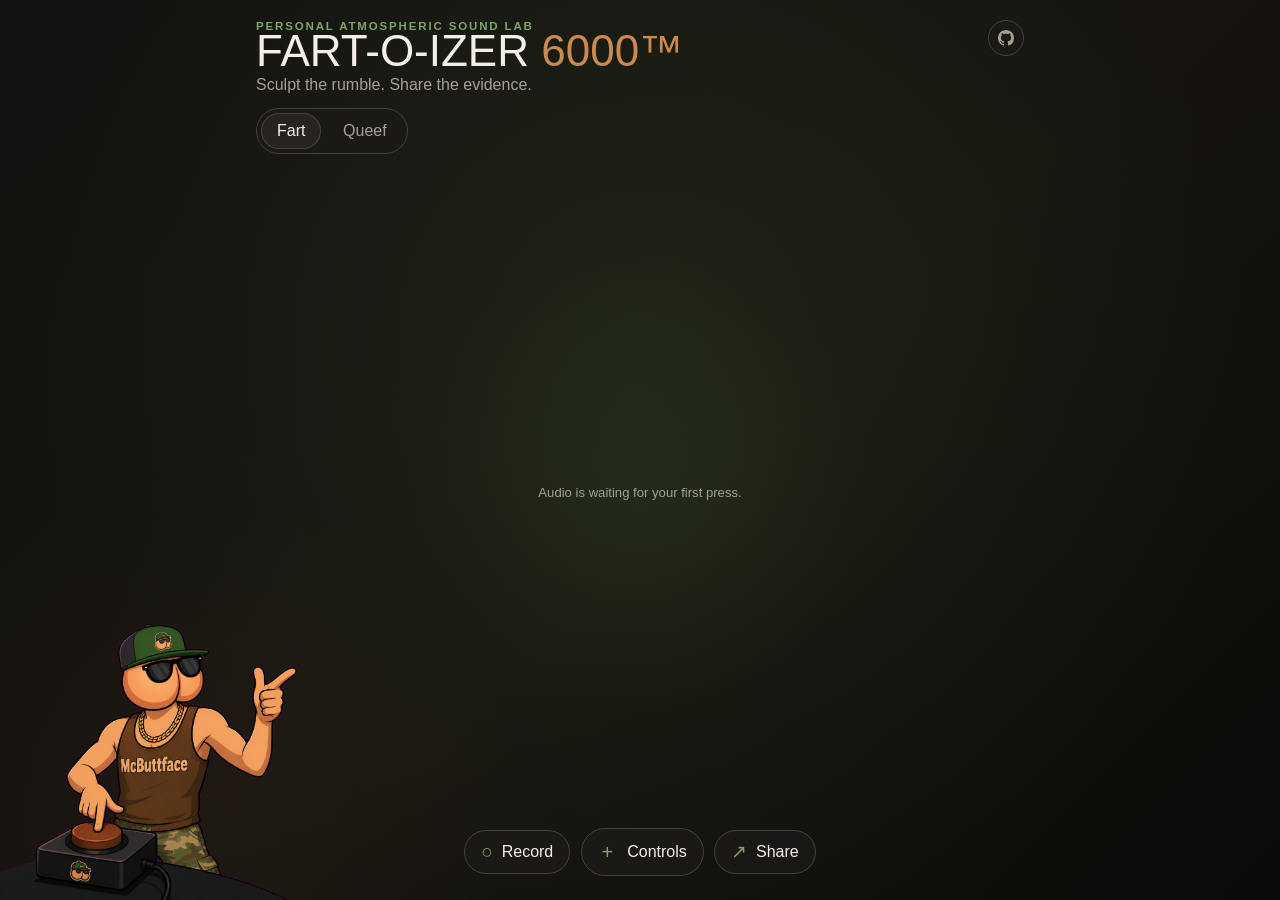
==== commit c28faaf2: "Point the masthead at GitHub before the stink hits prod Add a top-right GitHub icon link in the head" ====
--- a/index.html
+++ b/index.html
@@ -15,6 +15,7 @@
   <script src="instruments/fart/fart.js" defer></script>
   <script src="instruments/queef/queef_factory.js" defer></script>
   <script src="instruments/queef/queef.js" defer></script>
+  <script src="countdown_clicks.js" defer></script>
   <script src="app.js" defer></script>
   <!-- Favicon stuff -->
   <link rel="apple-touch-icon" sizes="180x180" href="/apple-touch-icon.png">
@@ -26,6 +27,11 @@
   <main class="app-shell">
     <div class="primary-column">
     <header class="masthead">
+      <a class="masthead-github" href="https://github.com/iamtew/fart-o-izer" target="_blank" rel="noopener noreferrer" aria-label="View source on GitHub" title="View source on GitHub">
+        <svg class="github-icon" aria-hidden="true" viewBox="0 0 16 16" width="16" height="16" fill="currentColor">
+          <path d="M8 0C3.58 0 0 3.58 0 8c0 3.54 2.29 6.53 5.47 7.59.4.07.55-.17.55-.38 0-.19-.01-.82-.01-1.49-2.01.37-2.53-.49-2.69-.94-.09-.23-.48-.94-.82-1.13-.28-.15-.68-.52-.01-.53.63-.01 1.08.58 1.23.82.72 1.21 1.87.87 2.33.66.07-.52.28-.87.51-1.07-1.78-.2-3.64-.89-3.64-3.95 0-.87.31-1.59.82-2.15-.08-.2-.36-1.02.08-2.12 0 0 .67-.21 2.2.82.64-.18 1.32-.27 2-.27.68 0 1.36.09 2 .27 1.53-1.04 2.2-.82 2.2-.82.44 1.1.16 1.92.08 2.12.51.56.82 1.27.82 2.15 0 3.07-1.87 3.75-3.65 3.95.29.25.54.73.54 1.48 0 1.07-.01 1.93-.01 2.2 0 .21.15.46.55.38A8.013 8.013 0 0016 8c0-4.42-3.58-8-8-8z"/>
+        </svg>
+      </a>
       <p class="eyebrow">Personal atmospheric sound lab</p>
       <h1>FART-O-IZER <span>6000™</span></h1>
       <p class="tagline">Sculpt the rumble. Share the evidence.</p>
--- a/style.css
+++ b/style.css
@@ -78,6 +78,22 @@
 .primary-column { display: flex; flex-direction: column; flex: 1; min-width: 0; }
 
 .masthead { position: relative; z-index: 1; width: min(100%, 48rem); margin: 0 auto 0.5rem; }
+.masthead-github {
+  position: absolute;
+  top: 0;
+  right: 0;
+  display: inline-grid;
+  place-items: center;
+  width: 2.25rem;
+  height: 2.25rem;
+  border: 1px solid var(--line);
+  border-radius: 50%;
+  color: var(--muted);
+  background: color-mix(in srgb, var(--panel) 88%, transparent);
+  transition: border-color 120ms ease, color 120ms ease, background 120ms ease;
+}
+.masthead-github:hover { border-color: var(--green-deep); color: var(--green-light); background: var(--panel-light); }
+.github-icon { display: block; width: 1rem; height: 1rem; }
 .eyebrow, .section-label {
   margin: 0;
   color: var(--green-light);
@@ -164,7 +180,7 @@
 .status { position: relative; z-index: 1; min-height: 1.25rem; margin: 0; color: var(--muted); font-size: 0.82rem; }
 
 /* Shared focus ring for lab chrome — instruments may override their own controls. */
-.advanced-toggle:focus-visible, .share-button:focus-visible, .record-button:focus-visible, .icon-button:focus-visible, input:focus-visible { outline: 3px solid var(--brown-light); outline-offset: 4px; }
+.advanced-toggle:focus-visible, .share-button:focus-visible, .record-button:focus-visible, .icon-button:focus-visible, .masthead-github:focus-visible, input:focus-visible { outline: 3px solid var(--brown-light); outline-offset: 4px; }
 
 /* --- Action bar (record, controls, share — the accessory tray) --- */
 .main-actions { position: relative; z-index: 1; display: flex; justify-content: center; align-items: center; gap: 0.65rem; min-height: 2.75rem; }
@@ -182,7 +198,7 @@
 .advanced-toggle { min-height: 3rem; padding: 0.65rem 1rem; gap: 0.65rem; }
 .record-button:hover { border-color: var(--brown-light); background: var(--panel-light); }
 .record-button.is-recording { border-color: var(--brown-light); color: var(--brown-light); background: color-mix(in srgb, var(--brown-deep) 35%, var(--panel)); }
-.record-button.is-counting-down { animation: record-countdown 620ms ease-in-out infinite alternate; }
+.record-button.is-counting-down { animation: record-countdown 500ms ease-in-out infinite alternate; }
 .record-icon { color: var(--green-light); font-size: 1.2rem; line-height: 1; }
 .record-button.is-recording .record-icon { color: var(--brown-light); }
 .share-button:hover, .advanced-toggle:hover { border-color: var(--green-deep); background: var(--panel-light); }
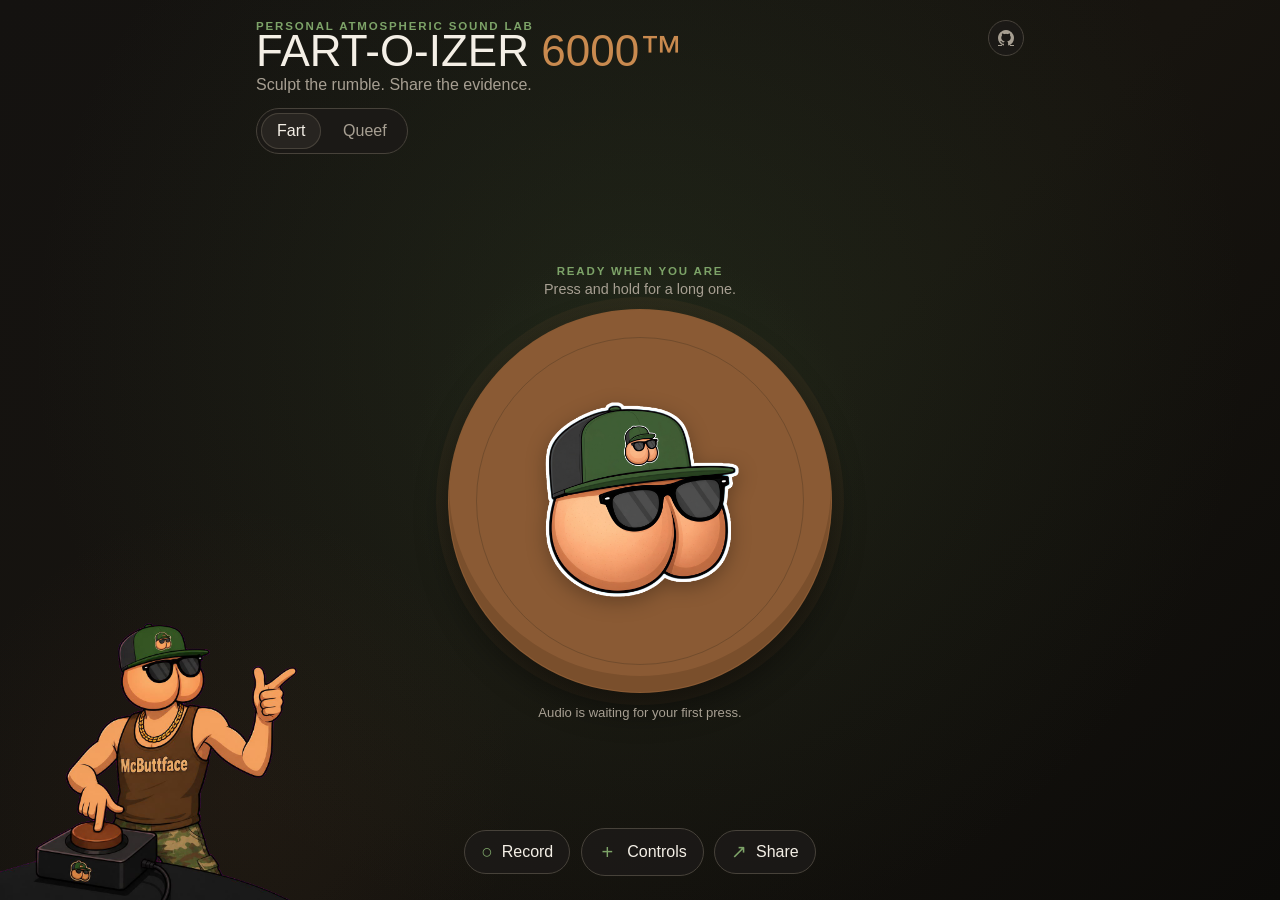
==== commit 57de07fd: "Vendor Font Awesome Free 7.3.1-web so the lab can use brands, regular, and solid icons. Co-authored-" ====
--- a/index.html
+++ b/index.html
@@ -6,6 +6,10 @@
   <meta name="theme-color" content="#141210">
   <meta name="description" content="Personal Atmospheric Sound Lab">
   <title>FART-O-IZER 6000™</title>
+  <link rel="stylesheet" href="fontawesome/css/fontawesome.min.css">
+  <link rel="stylesheet" href="fontawesome/css/solid.min.css">
+  <link rel="stylesheet" href="fontawesome/css/regular.min.css">
+  <link rel="stylesheet" href="fontawesome/css/brands.min.css">
   <link rel="stylesheet" href="style.css">
   <link rel="stylesheet" href="instruments/fart/fart.css">
   <link rel="stylesheet" href="instruments/queef/queef.css">
@@ -28,9 +32,7 @@
     <div class="primary-column">
     <header class="masthead">
       <a class="masthead-github" href="https://github.com/iamtew/fart-o-izer" target="_blank" rel="noopener noreferrer" aria-label="View source on GitHub" title="View source on GitHub">
-        <svg class="github-icon" aria-hidden="true" viewBox="0 0 16 16" width="16" height="16" fill="currentColor">
-          <path d="M8 0C3.58 0 0 3.58 0 8c0 3.54 2.29 6.53 5.47 7.59.4.07.55-.17.55-.38 0-.19-.01-.82-.01-1.49-2.01.37-2.53-.49-2.69-.94-.09-.23-.48-.94-.82-1.13-.28-.15-.68-.52-.01-.53.63-.01 1.08.58 1.23.82.72 1.21 1.87.87 2.33.66.07-.52.28-.87.51-1.07-1.78-.2-3.64-.89-3.64-3.95 0-.87.31-1.59.82-2.15-.08-.2-.36-1.02.08-2.12 0 0 .67-.21 2.2.82.64-.18 1.32-.27 2-.27.68 0 1.36.09 2 .27 1.53-1.04 2.2-.82 2.2-.82.44 1.1.16 1.92.08 2.12.51.56.82 1.27.82 2.15 0 3.07-1.87 3.75-3.65 3.95.29.25.54.73.54 1.48 0 1.07-.01 1.93-.01 2.2 0 .21.15.46.55.38A8.013 8.013 0 0016 8c0-4.42-3.58-8-8-8z"/>
-        </svg>
+        <i class="github-icon fa-brands fa-github" aria-hidden="true"></i>
       </a>
       <p class="eyebrow">Personal atmospheric sound lab</p>
       <h1>FART-O-IZER <span>6000™</span></h1>
--- a/fontawesome/css/solid.min.css
+++ b/fontawesome/css/solid.min.css
@@ -0,0 +1,6 @@
+/*!
+ * Font Awesome Free 7.3.1 by @fontawesome - https://fontawesome.com
+ * License - https://fontawesome.com/license/free (Icons: CC BY 4.0, Fonts: SIL OFL 1.1, Code: MIT License)
+ * Copyright 2026 Fonticons, Inc.
+ */
+:host,:root{--fa-family-classic:"Font Awesome 7 Free";--fa-font-solid:normal 900 1em/1 var(--fa-family-classic);--fa-style-family-classic:var(--fa-family-classic)}@font-face{font-family:"Font Awesome 7 Free";font-style:normal;font-weight:900;font-display:block;src:url(../webfonts/fa-solid-900.woff2)}.fas{--fa-style:900}.fa-classic,.fas{--fa-family:var(--fa-family-classic)}.fa-solid{--fa-style:900}
--- a/fontawesome/css/regular.min.css
+++ b/fontawesome/css/regular.min.css
@@ -0,0 +1,6 @@
+/*!
+ * Font Awesome Free 7.3.1 by @fontawesome - https://fontawesome.com
+ * License - https://fontawesome.com/license/free (Icons: CC BY 4.0, Fonts: SIL OFL 1.1, Code: MIT License)
+ * Copyright 2026 Fonticons, Inc.
+ */
+:host,:root{--fa-family-classic:"Font Awesome 7 Free";--fa-font-regular:normal 400 1em/1 var(--fa-family-classic);--fa-style-family-classic:var(--fa-family-classic)}@font-face{font-family:"Font Awesome 7 Free";font-style:normal;font-weight:400;font-display:block;src:url(../webfonts/fa-regular-400.woff2)}.far{--fa-style:400}.fa-classic,.far{--fa-family:var(--fa-family-classic)}.fa-regular{--fa-style:400}
--- a/fontawesome/css/brands.min.css
+++ b/fontawesome/css/brands.min.css
@@ -0,0 +1,6 @@
+/*!
+ * Font Awesome Free 7.3.1 by @fontawesome - https://fontawesome.com
+ * License - https://fontawesome.com/license/free (Icons: CC BY 4.0, Fonts: SIL OFL 1.1, Code: MIT License)
+ * Copyright 2026 Fonticons, Inc.
+ */
+:host,:root{--fa-family-brands:"Font Awesome 7 Brands";--fa-font-brands:normal 400 1em/1 var(--fa-family-brands)}@font-face{font-family:"Font Awesome 7 Brands";font-style:normal;font-weight:400;font-display:block;src:url(../webfonts/fa-brands-400.woff2)}.fa-brands,.fa-classic.fa-brands,.fab{--fa-family:var(--fa-family-brands);--fa-style:400}.fa-firefox-browser{--fa:"\e007"}.fa-ideal{--fa:"\e013"}.fa-microblog{--fa:"\e01a"}.fa-pied-piper-square,.fa-square-pied-piper{--fa:"\e01e"}.fa-unity{--fa:"\e049"}.fa-dailymotion{--fa:"\e052"}.fa-instagram-square,.fa-square-instagram{--fa:"\e055"}.fa-mixer{--fa:"\e056"}.fa-shopify{--fa:"\e057"}.fa-deezer{--fa:"\e077"}.fa-edge-legacy{--fa:"\e078"}.fa-google-pay{--fa:"\e079"}.fa-rust{--fa:"\e07a"}.fa-tiktok{--fa:"\e07b"}.fa-unsplash{--fa:"\e07c"}.fa-cloudflare{--fa:"\e07d"}.fa-guilded{--fa:"\e07e"}.fa-hive{--fa:"\e07f"}.fa-42-group,.fa-innosoft{--fa:"\e080"}.fa-instalod{--fa:"\e081"}.fa-octopus-deploy{--fa:"\e082"}.fa-perbyte{--fa:"\e083"}.fa-uncharted{--fa:"\e084"}.fa-watchman-monitoring{--fa:"\e087"}.fa-wodu{--fa:"\e088"}.fa-wirsindhandwerk,.fa-wsh{--fa:"\e2d0"}.fa-bots{--fa:"\e340"}.fa-cmplid{--fa:"\e360"}.fa-bilibili{--fa:"\e3d9"}.fa-golang{--fa:"\e40f"}.fa-pix{--fa:"\e43a"}.fa-sitrox{--fa:"\e44a"}.fa-hashnode{--fa:"\e499"}.fa-meta{--fa:"\e49b"}.fa-padlet{--fa:"\e4a0"}.fa-nfc-directional{--fa:"\e530"}.fa-nfc-symbol{--fa:"\e531"}.fa-screenpal{--fa:"\e570"}.fa-space-awesome{--fa:"\e5ac"}.fa-square-font-awesome{--fa:"\e5ad"}.fa-gitlab-square,.fa-square-gitlab{--fa:"\e5ae"}.fa-odysee{--fa:"\e5c6"}.fa-stubber{--fa:"\e5c7"}.fa-debian{--fa:"\e60b"}.fa-shoelace{--fa:"\e60c"}.fa-threads{--fa:"\e618"}.fa-square-threads{--fa:"\e619"}.fa-square-x-twitter{--fa:"\e61a"}.fa-x-twitter{--fa:"\e61b"}.fa-opensuse{--fa:"\e62b"}.fa-letterboxd{--fa:"\e62d"}.fa-square-letterboxd{--fa:"\e62e"}.fa-mintbit{--fa:"\e62f"}.fa-google-scholar{--fa:"\e63b"}.fa-brave{--fa:"\e63c"}.fa-brave-reverse{--fa:"\e63d"}.fa-pixiv{--fa:"\e640"}.fa-upwork{--fa:"\e641"}.fa-webflow{--fa:"\e65c"}.fa-signal-messenger{--fa:"\e663"}.fa-bluesky{--fa:"\e671"}.fa-jxl{--fa:"\e67b"}.fa-square-upwork{--fa:"\e67c"}.fa-web-awesome{--fa:"\e682"}.fa-square-web-awesome{--fa:"\e683"}.fa-square-web-awesome-stroke{--fa:"\e684"}.fa-dart-lang{--fa:"\e693"}.fa-flutter{--fa:"\e694"}.fa-files-pinwheel{--fa:"\e69f"}.fa-css{--fa:"\e6a2"}.fa-square-bluesky{--fa:"\e6a3"}.fa-openai{--fa:"\e7cf"}.fa-square-linkedin{--fa:"\e7d0"}.fa-cash-app{--fa:"\e7d4"}.fa-disqus{--fa:"\e7d5"}.fa-11ty,.fa-eleventy{--fa:"\e7d6"}.fa-kakao-talk{--fa:"\e7d7"}.fa-linktree{--fa:"\e7d8"}.fa-notion{--fa:"\e7d9"}.fa-pandora{--fa:"\e7da"}.fa-pixelfed{--fa:"\e7db"}.fa-tidal{--fa:"\e7dc"}.fa-vsco{--fa:"\e7dd"}.fa-w3c{--fa:"\e7de"}.fa-lumon{--fa:"\e7e2"}.fa-lumon-drop{--fa:"\e7e3"}.fa-square-figma{--fa:"\e7e4"}.fa-tex{--fa:"\e7ff"}.fa-duolingo{--fa:"\e812"}.fa-supportnow{--fa:"\e833"}.fa-tor-browser{--fa:"\e838"}.fa-typescript{--fa:"\e840"}.fa-square-deskpro{--fa:"\e844"}.fa-circle-zulip{--fa:"\e851"}.fa-julia{--fa:"\e852"}.fa-zulip{--fa:"\e853"}.fa-unison{--fa:"\e854"}.fa-bgg,.fa-board-game-geek{--fa:"\e855"}.fa-ko-fi{--fa:"\e856"}.fa-kubernetes{--fa:"\e857"}.fa-postgresql{--fa:"\e858"}.fa-scaleway{--fa:"\e859"}.fa-venmo{--fa:"\e85a"}.fa-venmo-v{--fa:"\e85b"}.fa-unreal-engine{--fa:"\e85c"}.fa-globaleaks{--fa:"\e85d"}.fa-solana{--fa:"\e85e"}.fa-threema{--fa:"\e85f"}.fa-forgejo{--fa:"\e860"}.fa-claude{--fa:"\e861"}.fa-gitee{--fa:"\e863"}.fa-xmpp{--fa:"\e864"}.fa-fediverse{--fa:"\e865"}.fa-tailwind-css{--fa:"\e866"}.fa-arch-linux{--fa:"\e867"}.fa-svelte{--fa:"\e868"}.fa-hugging-face{--fa:"\e869"}.fa-leetcode{--fa:"\e86a"}.fa-openstreetmap{--fa:"\e86b"}.fa-ultralytics{--fa:"\e86d"}.fa-ultralytics-hub{--fa:"\e86e"}.fa-ultralytics-yolo{--fa:"\e86f"}.fa-obsidian{--fa:"\e879"}.fa-zoom{--fa:"\e87b"}.fa-vim{--fa:"\e88a"}.fa-symfonycasts{--fa:"\e8ab"}.fa-build-awesome{--fa:"\e8ac"}.fa-codeberg{--fa:"\e8ad"}.fa-devpost{--fa:"\e8ae"}.fa-internet-archive{--fa:"\e8b1"}.fa-lets-encrypt{--fa:"\e8b2"}.fa-matrix{--fa:"\e8b3"}.fa-mattermost{--fa:"\e8b4"}.fa-nextcloud{--fa:"\e8b5"}.fa-roblox-creator-studio{--fa:"\e8b6"}.fa-square-build-awesome-stroke{--fa:"\e8b7"}.fa-substack{--fa:"\e8b8"}.fa-tesla{--fa:"\e8b9"}.fa-xrp{--fa:"\e8ba"}.fa-xrpl{--fa:"\e8bb"}.fa-youtube-shorts{--fa:"\e8bc"}.fa-ror{--fa:"\e8bd"}.fa-visual-studio{--fa:"\e8be"}.fa-dolibarr{--fa:"\e8bf"}.fa-obs-studio{--fa:"\e8c0"}.fa-storybook{--fa:"\e8c1"}.fa-a11y-project{--fa:"\e8c2"}.fa-copilot{--fa:"\e8c7"}.fa-square-twitter,.fa-twitter-square{--fa:"\f081"}.fa-facebook-square,.fa-square-facebook{--fa:"\f082"}.fa-linkedin{--fa:"\f08c"}.fa-github-square,.fa-square-github{--fa:"\f092"}.fa-twitter{--fa:"\f099"}.fa-facebook{--fa:"\f09a"}.fa-github{--fa:"\f09b"}.fa-pinterest{--fa:"\f0d2"}.fa-pinterest-square,.fa-square-pinterest{--fa:"\f0d3"}.fa-google-plus-square,.fa-square-google-plus{--fa:"\f0d4"}.fa-google-plus-g{--fa:"\f0d5"}.fa-linkedin-in{--fa:"\f0e1"}.fa-github-alt{--fa:"\f113"}.fa-maxcdn{--fa:"\f136"}.fa-html5{--fa:"\f13b"}.fa-css3{--fa:"\f13c"}.fa-btc{--fa:"\f15a"}.fa-youtube{--fa:"\f167"}.fa-xing{--fa:"\f168"}.fa-square-xing,.fa-xing-square{--fa:"\f169"}.fa-dropbox{--fa:"\f16b"}.fa-stack-overflow{--fa:"\f16c"}.fa-instagram{--fa:"\f16d"}.fa-flickr{--fa:"\f16e"}.fa-adn{--fa:"\f170"}.fa-bitbucket{--fa:"\f171"}.fa-tumblr{--fa:"\f173"}.fa-square-tumblr,.fa-tumblr-square{--fa:"\f174"}.fa-apple{--fa:"\f179"}.fa-windows{--fa:"\f17a"}.fa-android{--fa:"\f17b"}.fa-linux{--fa:"\f17c"}.fa-dribbble{--fa:"\f17d"}.fa-skype{--fa:"\f17e"}.fa-foursquare{--fa:"\f180"}.fa-trello{--fa:"\f181"}.fa-gratipay{--fa:"\f184"}.fa-vk{--fa:"\f189"}.fa-weibo{--fa:"\f18a"}.fa-renren{--fa:"\f18b"}.fa-pagelines{--fa:"\f18c"}.fa-stack-exchange{--fa:"\f18d"}.fa-square-vimeo,.fa-vimeo-square{--fa:"\f194"}.fa-slack,.fa-slack-hash{--fa:"\f198"}.fa-wordpress{--fa:"\f19a"}.fa-openid{--fa:"\f19b"}.fa-yahoo{--fa:"\f19e"}.fa-google{--fa:"\f1a0"}.fa-reddit{--fa:"\f1a1"}.fa-reddit-square,.fa-square-reddit{--fa:"\f1a2"}.fa-stumbleupon-circle{--fa:"\f1a3"}.fa-stumbleupon{--fa:"\f1a4"}.fa-delicious{--fa:"\f1a5"}.fa-digg{--fa:"\f1a6"}.fa-pied-piper-pp{--fa:"\f1a7"}.fa-pied-piper-alt{--fa:"\f1a8"}.fa-drupal{--fa:"\f1a9"}.fa-joomla{--fa:"\f1aa"}.fa-behance{--fa:"\f1b4"}.fa-behance-square,.fa-square-behance{--fa:"\f1b5"}.fa-steam{--fa:"\f1b6"}.fa-square-steam,.fa-steam-square{--fa:"\f1b7"}.fa-spotify{--fa:"\f1bc"}.fa-deviantart{--fa:"\f1bd"}.fa-soundcloud{--fa:"\f1be"}.fa-vine{--fa:"\f1ca"}.fa-codepen{--fa:"\f1cb"}.fa-jsfiddle{--fa:"\f1cc"}.fa-rebel{--fa:"\f1d0"}.fa-empire{--fa:"\f1d1"}.fa-git-square,.fa-square-git{--fa:"\f1d2"}.fa-git{--fa:"\f1d3"}.fa-hacker-news{--fa:"\f1d4"}.fa-tencent-weibo{--fa:"\f1d5"}.fa-qq{--fa:"\f1d6"}.fa-weixin{--fa:"\f1d7"}.fa-slideshare{--fa:"\f1e7"}.fa-twitch{--fa:"\f1e8"}.fa-yelp{--fa:"\f1e9"}.fa-paypal{--fa:"\f1ed"}.fa-google-wallet{--fa:"\f1ee"}.fa-cc-visa{--fa:"\f1f0"}.fa-cc-mastercard{--fa:"\f1f1"}.fa-cc-discover{--fa:"\f1f2"}.fa-cc-amex{--fa:"\f1f3"}.fa-cc-paypal{--fa:"\f1f4"}.fa-cc-stripe{--fa:"\f1f5"}.fa-lastfm{--fa:"\f202"}.fa-lastfm-square,.fa-square-lastfm{--fa:"\f203"}.fa-ioxhost{--fa:"\f208"}.fa-angellist{--fa:"\f209"}.fa-buysellads{--fa:"\f20d"}.fa-connectdevelop{--fa:"\f20e"}.fa-dashcube{--fa:"\f210"}.fa-forumbee{--fa:"\f211"}.fa-leanpub{--fa:"\f212"}.fa-sellsy{--fa:"\f213"}.fa-shirtsinbulk{--fa:"\f214"}.fa-simplybuilt{--fa:"\f215"}.fa-skyatlas{--fa:"\f216"}.fa-pinterest-p{--fa:"\f231"}.fa-whatsapp{--fa:"\f232"}.fa-viacoin{--fa:"\f237"}.fa-medium,.fa-medium-m{--fa:"\f23a"}.fa-y-combinator{--fa:"\f23b"}.fa-optin-monster{--fa:"\f23c"}.fa-opencart{--fa:"\f23d"}.fa-expeditedssl{--fa:"\f23e"}.fa-cc-jcb{--fa:"\f24b"}.fa-cc-diners-club{--fa:"\f24c"}.fa-creative-commons{--fa:"\f25e"}.fa-gg{--fa:"\f260"}.fa-gg-circle{--fa:"\f261"}.fa-odnoklassniki{--fa:"\f263"}.fa-odnoklassniki-square,.fa-square-odnoklassniki{--fa:"\f264"}.fa-get-pocket{--fa:"\f265"}.fa-wikipedia-w{--fa:"\f266"}.fa-safari{--fa:"\f267"}.fa-chrome{--fa:"\f268"}.fa-firefox{--fa:"\f269"}.fa-opera{--fa:"\f26a"}.fa-internet-explorer{--fa:"\f26b"}.fa-contao{--fa:"\f26d"}.fa-500px{--fa:"\f26e"}.fa-amazon{--fa:"\f270"}.fa-houzz{--fa:"\f27c"}.fa-vimeo-v{--fa:"\f27d"}.fa-black-tie{--fa:"\f27e"}.fa-fonticons{--fa:"\f280"}.fa-reddit-alien{--fa:"\f281"}.fa-edge{--fa:"\f282"}.fa-codiepie{--fa:"\f284"}.fa-modx{--fa:"\f285"}.fa-fort-awesome{--fa:"\f286"}.fa-usb{--fa:"\f287"}.fa-product-hunt{--fa:"\f288"}.fa-mixcloud{--fa:"\f289"}.fa-scribd{--fa:"\f28a"}.fa-bluetooth{--fa:"\f293"}.fa-bluetooth-b{--fa:"\f294"}.fa-gitlab{--fa:"\f296"}.fa-wpbeginner{--fa:"\f297"}.fa-wpforms{--fa:"\f298"}.fa-envira{--fa:"\f299"}.fa-glide{--fa:"\f2a5"}.fa-glide-g{--fa:"\f2a6"}.fa-viadeo{--fa:"\f2a9"}.fa-square-viadeo,.fa-viadeo-square{--fa:"\f2aa"}.fa-snapchat,.fa-snapchat-ghost{--fa:"\f2ab"}.fa-snapchat-square,.fa-square-snapchat{--fa:"\f2ad"}.fa-pied-piper{--fa:"\f2ae"}.fa-first-order{--fa:"\f2b0"}.fa-yoast{--fa:"\f2b1"}.fa-themeisle{--fa:"\f2b2"}.fa-google-plus{--fa:"\f2b3"}.fa-font-awesome,.fa-font-awesome-flag,.fa-font-awesome-logo-full{--fa:"\f2b4"}.fa-linode{--fa:"\f2b8"}.fa-quora{--fa:"\f2c4"}.fa-free-code-camp{--fa:"\f2c5"}.fa-telegram,.fa-telegram-plane{--fa:"\f2c6"}.fa-bandcamp{--fa:"\f2d5"}.fa-grav{--fa:"\f2d6"}.fa-etsy{--fa:"\f2d7"}.fa-imdb{--fa:"\f2d8"}.fa-ravelry{--fa:"\f2d9"}.fa-sellcast{--fa:"\f2da"}.fa-superpowers{--fa:"\f2dd"}.fa-wpexplorer{--fa:"\f2de"}.fa-meetup{--fa:"\f2e0"}.fa-font-awesome-alt,.fa-square-font-awesome-stroke{--fa:"\f35c"}.fa-accessible-icon{--fa:"\f368"}.fa-accusoft{--fa:"\f369"}.fa-adversal{--fa:"\f36a"}.fa-affiliatetheme{--fa:"\f36b"}.fa-algolia{--fa:"\f36c"}.fa-amilia{--fa:"\f36d"}.fa-angrycreative{--fa:"\f36e"}.fa-app-store{--fa:"\f36f"}.fa-app-store-ios{--fa:"\f370"}.fa-apper{--fa:"\f371"}.fa-asymmetrik{--fa:"\f372"}.fa-audible{--fa:"\f373"}.fa-avianex{--fa:"\f374"}.fa-aws{--fa:"\f375"}.fa-bimobject{--fa:"\f378"}.fa-bitcoin{--fa:"\f379"}.fa-bity{--fa:"\f37a"}.fa-blackberry{--fa:"\f37b"}.fa-blogger{--fa:"\f37c"}.fa-blogger-b{--fa:"\f37d"}.fa-buromobelexperte{--fa:"\f37f"}.fa-centercode{--fa:"\f380"}.fa-cloudscale{--fa:"\f383"}.fa-cloudsmith{--fa:"\f384"}.fa-cloudversify{--fa:"\f385"}.fa-cpanel{--fa:"\f388"}.fa-css3-alt{--fa:"\f38b"}.fa-cuttlefish{--fa:"\f38c"}.fa-d-and-d{--fa:"\f38d"}.fa-deploydog{--fa:"\f38e"}.fa-deskpro{--fa:"\f38f"}.fa-digital-ocean{--fa:"\f391"}.fa-discord{--fa:"\f392"}.fa-discourse{--fa:"\f393"}.fa-dochub{--fa:"\f394"}.fa-docker{--fa:"\f395"}.fa-draft2digital{--fa:"\f396"}.fa-dribbble-square,.fa-square-dribbble{--fa:"\f397"}.fa-dyalog{--fa:"\f399"}.fa-earlybirds{--fa:"\f39a"}.fa-erlang{--fa:"\f39d"}.fa-facebook-f{--fa:"\f39e"}.fa-facebook-messenger{--fa:"\f39f"}.fa-firstdraft{--fa:"\f3a1"}.fa-fonticons-fi{--fa:"\f3a2"}.fa-fort-awesome-alt{--fa:"\f3a3"}.fa-freebsd{--fa:"\f3a4"}.fa-gitkraken{--fa:"\f3a6"}.fa-gofore{--fa:"\f3a7"}.fa-goodreads{--fa:"\f3a8"}.fa-goodreads-g{--fa:"\f3a9"}.fa-google-drive{--fa:"\f3aa"}.fa-google-play{--fa:"\f3ab"}.fa-gripfire{--fa:"\f3ac"}.fa-grunt{--fa:"\f3ad"}.fa-gulp{--fa:"\f3ae"}.fa-hacker-news-square,.fa-square-hacker-news{--fa:"\f3af"}.fa-hire-a-helper{--fa:"\f3b0"}.fa-hotjar{--fa:"\f3b1"}.fa-hubspot{--fa:"\f3b2"}.fa-itunes{--fa:"\f3b4"}.fa-itunes-note{--fa:"\f3b5"}.fa-jenkins{--fa:"\f3b6"}.fa-joget{--fa:"\f3b7"}.fa-js{--fa:"\f3b8"}.fa-js-square,.fa-square-js{--fa:"\f3b9"}.fa-keycdn{--fa:"\f3ba"}.fa-kickstarter,.fa-square-kickstarter{--fa:"\f3bb"}.fa-kickstarter-k{--fa:"\f3bc"}.fa-laravel{--fa:"\f3bd"}.fa-line{--fa:"\f3c0"}.fa-lyft{--fa:"\f3c3"}.fa-magento{--fa:"\f3c4"}.fa-medapps{--fa:"\f3c6"}.fa-medrt{--fa:"\f3c8"}.fa-microsoft{--fa:"\f3ca"}.fa-mix{--fa:"\f3cb"}.fa-mizuni{--fa:"\f3cc"}.fa-monero{--fa:"\f3d0"}.fa-napster{--fa:"\f3d2"}.fa-node-js{--fa:"\f3d3"}.fa-npm{--fa:"\f3d4"}.fa-ns8{--fa:"\f3d5"}.fa-nutritionix{--fa:"\f3d6"}.fa-page4{--fa:"\f3d7"}.fa-palfed{--fa:"\f3d8"}.fa-patreon{--fa:"\f3d9"}.fa-periscope{--fa:"\f3da"}.fa-phabricator{--fa:"\f3db"}.fa-phoenix-framework{--fa:"\f3dc"}.fa-playstation{--fa:"\f3df"}.fa-pushed{--fa:"\f3e1"}.fa-python{--fa:"\f3e2"}.fa-red-river{--fa:"\f3e3"}.fa-rendact,.fa-wpressr{--fa:"\f3e4"}.fa-replyd{--fa:"\f3e6"}.fa-resolving{--fa:"\f3e7"}.fa-rocketchat{--fa:"\f3e8"}.fa-rockrms{--fa:"\f3e9"}.fa-schlix{--fa:"\f3ea"}.fa-searchengin{--fa:"\f3eb"}.fa-servicestack{--fa:"\f3ec"}.fa-sistrix{--fa:"\f3ee"}.fa-speakap{--fa:"\f3f3"}.fa-staylinked{--fa:"\f3f5"}.fa-steam-symbol{--fa:"\f3f6"}.fa-sticker-mule{--fa:"\f3f7"}.fa-studiovinari{--fa:"\f3f8"}.fa-supple{--fa:"\f3f9"}.fa-uber{--fa:"\f402"}.fa-uikit{--fa:"\f403"}.fa-uniregistry{--fa:"\f404"}.fa-untappd{--fa:"\f405"}.fa-ussunnah{--fa:"\f407"}.fa-vaadin{--fa:"\f408"}.fa-viber{--fa:"\f409"}.fa-vimeo{--fa:"\f40a"}.fa-vnv{--fa:"\f40b"}.fa-square-whatsapp,.fa-whatsapp-square{--fa:"\f40c"}.fa-whmcs{--fa:"\f40d"}.fa-wordpress-simple{--fa:"\f411"}.fa-xbox{--fa:"\f412"}.fa-yandex{--fa:"\f413"}.fa-yandex-international{--fa:"\f414"}.fa-apple-pay{--fa:"\f415"}.fa-cc-apple-pay{--fa:"\f416"}.fa-fly{--fa:"\f417"}.fa-node{--fa:"\f419"}.fa-osi{--fa:"\f41a"}.fa-react{--fa:"\f41b"}.fa-autoprefixer{--fa:"\f41c"}.fa-less{--fa:"\f41d"}.fa-sass{--fa:"\f41e"}.fa-vuejs{--fa:"\f41f"}.fa-angular{--fa:"\f420"}.fa-aviato{--fa:"\f421"}.fa-ember{--fa:"\f423"}.fa-gitter{--fa:"\f426"}.fa-hooli{--fa:"\f427"}.fa-strava{--fa:"\f428"}.fa-stripe{--fa:"\f429"}.fa-stripe-s{--fa:"\f42a"}.fa-typo3{--fa:"\f42b"}.fa-amazon-pay{--fa:"\f42c"}.fa-cc-amazon-pay{--fa:"\f42d"}.fa-ethereum{--fa:"\f42e"}.fa-korvue{--fa:"\f42f"}.fa-elementor{--fa:"\f430"}.fa-square-youtube,.fa-youtube-square{--fa:"\f431"}.fa-flipboard{--fa:"\f44d"}.fa-hips{--fa:"\f452"}.fa-php{--fa:"\f457"}.fa-quinscape{--fa:"\f459"}.fa-readme{--fa:"\f4d5"}.fa-java{--fa:"\f4e4"}.fa-pied-piper-hat{--fa:"\f4e5"}.fa-creative-commons-by{--fa:"\f4e7"}.fa-creative-commons-nc{--fa:"\f4e8"}.fa-creative-commons-nc-eu{--fa:"\f4e9"}.fa-creative-commons-nc-jp{--fa:"\f4ea"}.fa-creative-commons-nd{--fa:"\f4eb"}.fa-creative-commons-pd{--fa:"\f4ec"}.fa-creative-commons-pd-alt{--fa:"\f4ed"}.fa-creative-commons-remix{--fa:"\f4ee"}.fa-creative-commons-sa{--fa:"\f4ef"}.fa-creative-commons-sampling{--fa:"\f4f0"}.fa-creative-commons-sampling-plus{--fa:"\f4f1"}.fa-creative-commons-share{--fa:"\f4f2"}.fa-creative-commons-zero{--fa:"\f4f3"}.fa-ebay{--fa:"\f4f4"}.fa-keybase{--fa:"\f4f5"}.fa-mastodon{--fa:"\f4f6"}.fa-r-project{--fa:"\f4f7"}.fa-researchgate{--fa:"\f4f8"}.fa-teamspeak{--fa:"\f4f9"}.fa-first-order-alt{--fa:"\f50a"}.fa-fulcrum{--fa:"\f50b"}.fa-galactic-republic{--fa:"\f50c"}.fa-galactic-senate{--fa:"\f50d"}.fa-jedi-order{--fa:"\f50e"}.fa-mandalorian{--fa:"\f50f"}.fa-old-republic{--fa:"\f510"}.fa-phoenix-squadron{--fa:"\f511"}.fa-sith{--fa:"\f512"}.fa-trade-federation{--fa:"\f513"}.fa-wolf-pack-battalion{--fa:"\f514"}.fa-hornbill{--fa:"\f592"}.fa-mailchimp{--fa:"\f59e"}.fa-megaport{--fa:"\f5a3"}.fa-nimblr{--fa:"\f5a8"}.fa-rev{--fa:"\f5b2"}.fa-shopware{--fa:"\f5b5"}.fa-squarespace{--fa:"\f5be"}.fa-themeco{--fa:"\f5c6"}.fa-weebly{--fa:"\f5cc"}.fa-wix{--fa:"\f5cf"}.fa-ello{--fa:"\f5f1"}.fa-hackerrank{--fa:"\f5f7"}.fa-kaggle{--fa:"\f5fa"}.fa-markdown{--fa:"\f60f"}.fa-neos{--fa:"\f612"}.fa-zhihu{--fa:"\f63f"}.fa-alipay{--fa:"\f642"}.fa-the-red-yeti{--fa:"\f69d"}.fa-critical-role{--fa:"\f6c9"}.fa-d-and-d-beyond{--fa:"\f6ca"}.fa-dev{--fa:"\f6cc"}.fa-fantasy-flight-games{--fa:"\f6dc"}.fa-wizards-of-the-coast{--fa:"\f730"}.fa-think-peaks{--fa:"\f731"}.fa-reacteurope{--fa:"\f75d"}.fa-artstation{--fa:"\f77a"}.fa-atlassian{--fa:"\f77b"}.fa-canadian-maple-leaf{--fa:"\f785"}.fa-centos{--fa:"\f789"}.fa-confluence{--fa:"\f78d"}.fa-dhl{--fa:"\f790"}.fa-diaspora{--fa:"\f791"}.fa-fedex{--fa:"\f797"}.fa-fedora{--fa:"\f798"}.fa-figma{--fa:"\f799"}.fa-intercom{--fa:"\f7af"}.fa-invision{--fa:"\f7b0"}.fa-jira{--fa:"\f7b1"}.fa-mendeley{--fa:"\f7b3"}.fa-raspberry-pi{--fa:"\f7bb"}.fa-redhat{--fa:"\f7bc"}.fa-sketch{--fa:"\f7c6"}.fa-sourcetree{--fa:"\f7d3"}.fa-suse{--fa:"\f7d6"}.fa-ubuntu{--fa:"\f7df"}.fa-ups{--fa:"\f7e0"}.fa-usps{--fa:"\f7e1"}.fa-yarn{--fa:"\f7e3"}.fa-airbnb{--fa:"\f834"}.fa-battle-net{--fa:"\f835"}.fa-bootstrap{--fa:"\f836"}.fa-buffer{--fa:"\f837"}.fa-chromecast{--fa:"\f838"}.fa-evernote{--fa:"\f839"}.fa-itch-io{--fa:"\f83a"}.fa-salesforce{--fa:"\f83b"}.fa-speaker-deck{--fa:"\f83c"}.fa-symfony{--fa:"\f83d"}.fa-waze{--fa:"\f83f"}.fa-yammer{--fa:"\f840"}.fa-git-alt{--fa:"\f841"}.fa-stackpath{--fa:"\f842"}.fa-cotton-bureau{--fa:"\f89e"}.fa-buy-n-large{--fa:"\f8a6"}.fa-mdb{--fa:"\f8ca"}.fa-orcid{--fa:"\f8d2"}.fa-swift{--fa:"\f8e1"}.fa-umbraco{--fa:"\f8e8"}
--- a/style.css
+++ b/style.css
@@ -93,7 +93,7 @@
   transition: border-color 120ms ease, color 120ms ease, background 120ms ease;
 }
 .masthead-github:hover { border-color: var(--green-deep); color: var(--green-light); background: var(--panel-light); }
-.github-icon { display: block; width: 1rem; height: 1rem; }
+.github-icon { font-size: 1rem; }
 .eyebrow, .section-label {
   margin: 0;
   color: var(--green-light);
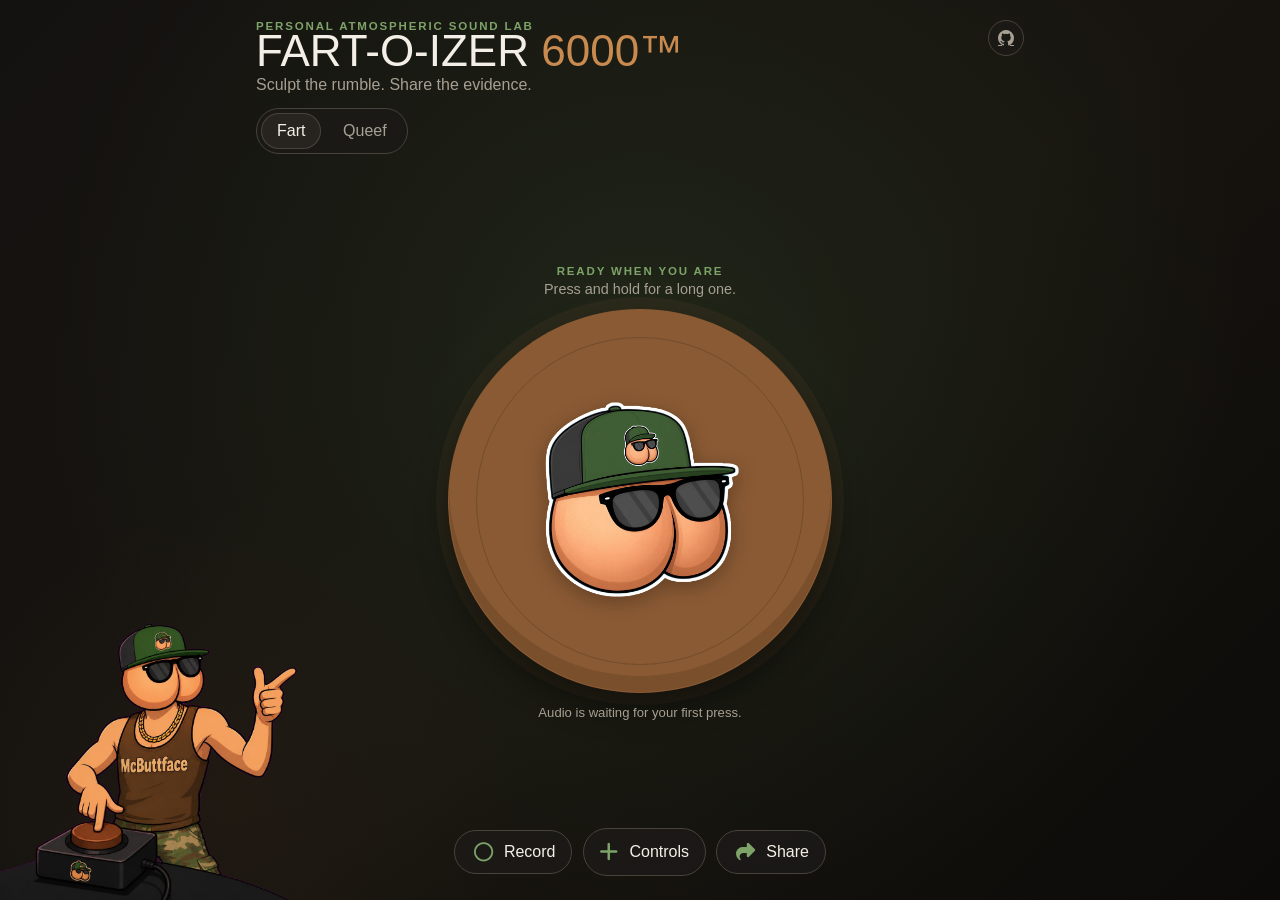
==== commit fa0b898f: "Swap lab chrome glyphs to Font Awesome so icons match the vendored kit. Co-authored-by: Cursor <curs" ====
--- a/index.html
+++ b/index.html
@@ -50,15 +50,15 @@
 
     <div class="main-actions" aria-label="Sound actions">
       <button class="record-button" id="record-button" type="button" aria-pressed="false">
-        <span class="record-icon" aria-hidden="true">○</span>
+        <i class="record-icon fa-regular fa-circle" aria-hidden="true"></i>
         <span class="record-label">Record</span>
       </button>
       <button class="advanced-toggle" id="advanced-toggle" type="button" aria-expanded="false" aria-controls="advanced-panel">
-        <span class="toggle-icon" aria-hidden="true">+</span>
+        <i class="toggle-icon fa-solid fa-plus" aria-hidden="true"></i>
         <span>Controls</span>
       </button>
       <button class="share-button" id="share-button" type="button" title="Copy shareable settings URL">
-        <span class="action-icon" aria-hidden="true">↗</span>
+        <i class="action-icon fa-solid fa-share" aria-hidden="true"></i>
         <span>Share</span>
       </button>
     </div>
@@ -70,8 +70,8 @@
           <h2>Make it yours</h2>
         </div>
         <div class="panel-actions">
-          <button class="icon-button" id="reset-settings" type="button" aria-label="Reset settings" title="Reset settings">↶</button>
-          <button class="icon-button close-panel" id="close-panel" type="button" aria-label="Close advanced controls" title="Close advanced controls"><span class="icon-cross" aria-hidden="true">+</span></button>
+          <button class="icon-button" id="reset-settings" type="button" aria-label="Reset settings" title="Reset settings"><i class="fa-solid fa-rotate-left" aria-hidden="true"></i></button>
+          <button class="icon-button close-panel" id="close-panel" type="button" aria-label="Close advanced controls" title="Close advanced controls"><i class="fa-solid fa-xmark" aria-hidden="true"></i></button>
         </div>
       </div>
       <div id="instrument-controls" class="control-grid"></div>
@@ -82,9 +82,9 @@
       <div class="recording-heading">
         <button class="recording-collapse" id="recording-collapse" type="button" aria-expanded="true" aria-controls="recording-details">
           <span class="section-label" id="recording-title">Recording</span>
-          <span class="recording-chevron" aria-hidden="true">⌄</span>
+          <i class="recording-chevron fa-solid fa-chevron-down" aria-hidden="true"></i>
         </button>
-        <button class="icon-button" id="close-recording" type="button" aria-label="Close recording" title="Close recording"><span class="icon-cross" aria-hidden="true">+</span></button>
+        <button class="icon-button" id="close-recording" type="button" aria-label="Close recording" title="Close recording"><i class="fa-solid fa-xmark" aria-hidden="true"></i></button>
       </div>
       <div class="recording-details" id="recording-details">
         <div class="recording-line recording-line-countdown" id="recording-line">
--- a/style.css
+++ b/style.css
@@ -286,7 +286,6 @@
   transition: border-color 120ms ease, color 120ms ease, background 120ms ease;
 }
 .icon-button:hover { border-color: var(--green-deep); color: var(--green-light); background: var(--panel-light); }
-.icon-cross { display: inline-block; transform: rotate(45deg); font-size: 1.35rem; line-height: 1; }
 
 /* Slider cards — one knob per setting, all equally incriminating */
 .control-grid { display: grid; gap: 0.85rem; max-width: 42rem; margin: 0 auto; }
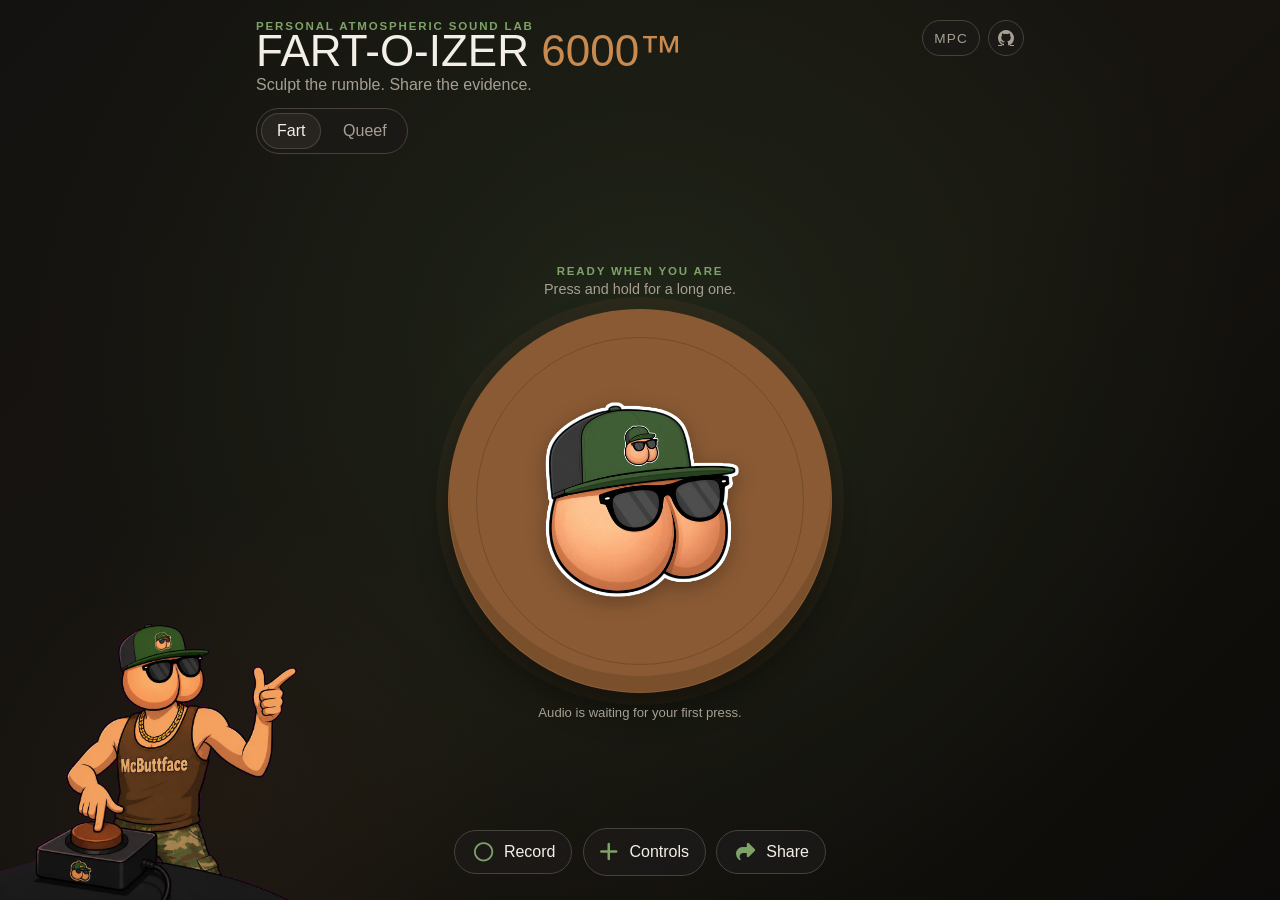
==== commit d018e136: "Initial MPC. Co-authored-by: Cursor <cursoragent@cursor.com>" ====
--- a/index.html
+++ b/index.html
@@ -31,6 +31,7 @@
   <main class="app-shell">
     <div class="primary-column">
     <header class="masthead">
+      <a class="masthead-mpc" href="mpc.html" title="Multi Poop Composer">MPC</a>
       <a class="masthead-github" href="https://github.com/iamtew/fart-o-izer" target="_blank" rel="noopener noreferrer" aria-label="View source on GitHub" title="View source on GitHub">
         <i class="github-icon fa-brands fa-github" aria-hidden="true"></i>
       </a>
--- a/style.css
+++ b/style.css
@@ -93,7 +93,26 @@
   transition: border-color 120ms ease, color 120ms ease, background 120ms ease;
 }
 .masthead-github:hover { border-color: var(--green-deep); color: var(--green-light); background: var(--panel-light); }
+.masthead-mpc {
+  position: absolute;
+  top: 0;
+  right: 2.75rem;
+  display: inline-grid;
+  place-items: center;
+  height: 2.25rem;
+  padding: 0 0.7rem;
+  border: 1px solid var(--line);
+  border-radius: 999px;
+  color: var(--muted);
+  background: color-mix(in srgb, var(--panel) 88%, transparent);
+  font-size: 0.85rem;
+  letter-spacing: 0.08em;
+  text-decoration: none;
+  transition: border-color 120ms ease, color 120ms ease, background 120ms ease;
+}
+.masthead-mpc:hover { border-color: var(--green-deep); color: var(--green-light); background: var(--panel-light); }
 .github-icon { font-size: 1rem; }
+.masthead .eyebrow { display: block; padding-right: 7.5rem; }
 .eyebrow, .section-label {
   margin: 0;
   color: var(--green-light);
@@ -180,7 +199,7 @@
 .status { position: relative; z-index: 1; min-height: 1.25rem; margin: 0; color: var(--muted); font-size: 0.82rem; }
 
 /* Shared focus ring for lab chrome — instruments may override their own controls. */
-.advanced-toggle:focus-visible, .share-button:focus-visible, .record-button:focus-visible, .icon-button:focus-visible, .masthead-github:focus-visible, input:focus-visible { outline: 3px solid var(--brown-light); outline-offset: 4px; }
+.advanced-toggle:focus-visible, .share-button:focus-visible, .record-button:focus-visible, .icon-button:focus-visible, .masthead-github:focus-visible, .masthead-mpc:focus-visible, input:focus-visible { outline: 3px solid var(--brown-light); outline-offset: 4px; }
 
 /* --- Action bar (record, controls, share — the accessory tray) --- */
 .main-actions { position: relative; z-index: 1; display: flex; justify-content: center; align-items: center; gap: 0.65rem; min-height: 2.75rem; }
